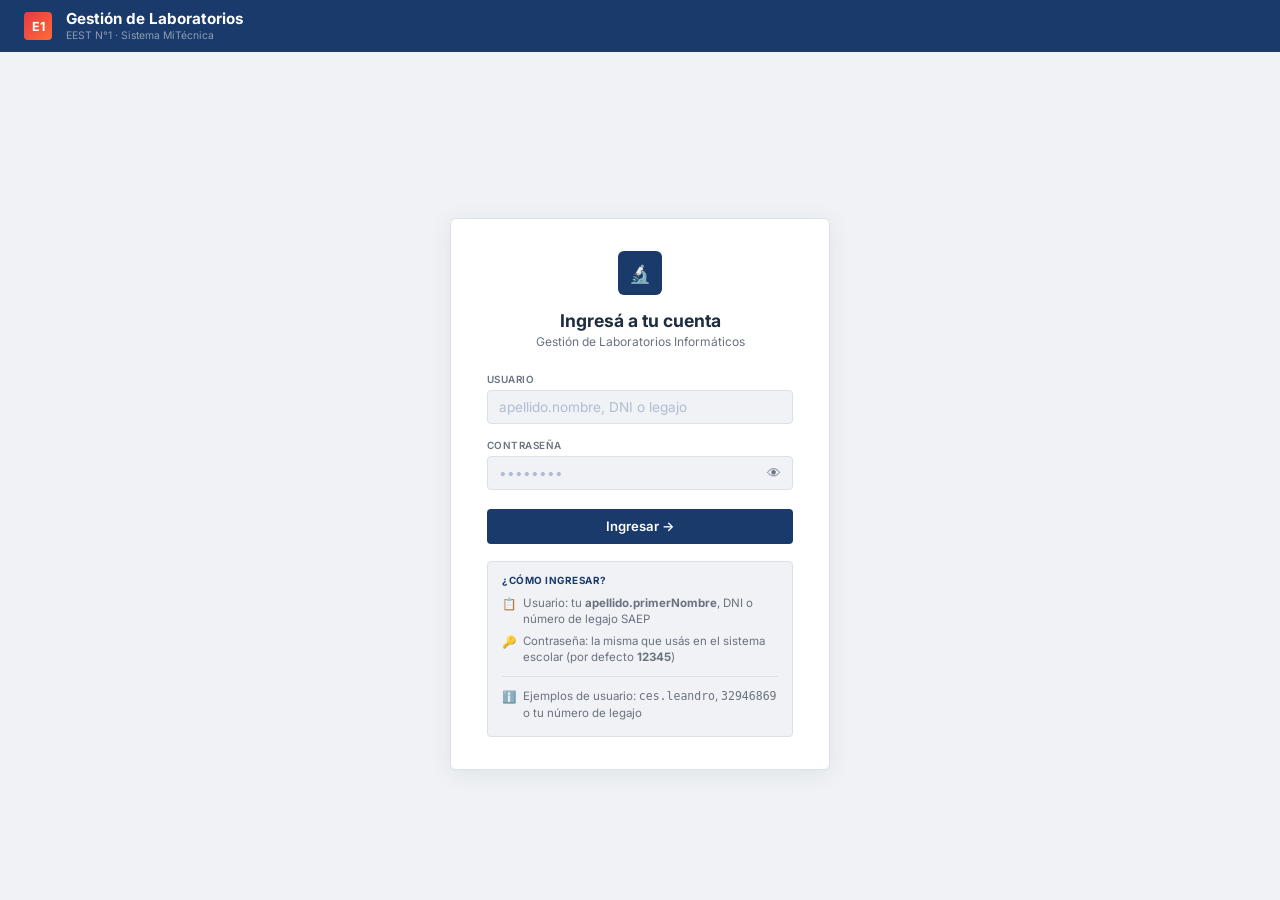
==== index.html @ 9bf1f0e4 "fix form reservas" ====
<!DOCTYPE html>
<html lang="es">

<head>
  <meta charset="UTF-8" />
  <meta name="viewport" content="width=device-width, initial-scale=1.0" />
  <title>Gestión de Laboratorios · EEST N°1</title>
  <!-- Developed by @Julian_Jonexz -->
  <link rel="preconnect" href="https://fonts.googleapis.com">
  <link rel="preconnect" href="https://fonts.gstatic.com" crossorigin>
  <link href="https://fonts.googleapis.com/css2?family=Inter:wght@400;500;600;700&display=swap" rel="stylesheet">
  <link rel="stylesheet" href="css/styles.css" />
  <style>
    /* ── Drag & Drop de reservas ── */
    .at-event[draggable="true"] { cursor: grab; }
    .at-event[draggable="true"]:active { cursor: grabbing; }
    .at-event.dragging { opacity: .45; box-shadow: 0 0 0 2px var(--navy); }
    .drag-hint { font-size: 14px; color: rgba(255,255,255,.6); margin-top: 1px; }
    .at-event[draggable="true"]:hover .drag-hint { color: rgba(255,255,255,.95); }
    .at-libre.drag-over {
      background: var(--navy-faint, #eef2f9) !important;
      border: 2px dashed var(--navy, #1a3a6b) !important;
      transform: scale(1.04);
      transition: transform .1s, border .1s;
    }
  </style>
  <link rel="icon" type="image/webp" href="img/logo.webp">
</head>

<body>

  <a class="skip-link" href="#main-content">Saltar al contenido</a>

  <!-- HEADER -->
  <header class="header" role="banner">
    <div class="header-logo-area">
      <img src="img/logo.webp" alt="Logo EEST N°1"
        onerror="this.outerHTML='<div class=\'header-logo-placeholder\' aria-hidden=\'true\'>E1</div>'" />
    </div>
    <div class="header-info">
      <div class="escuela-nombre">EEST N°1 "Raúl Scalabrini Ortiz"</div>
      <div class="sistema-nombre">Sistema de Gestión de Laboratorios · MiTécnica</div>
    </div>

    <nav class="header-nav" role="navigation" aria-label="Navegación principal">
      <button class="nav-btn active" data-page="calendario" aria-current="page" onclick="irA('calendario')">
        <span class="nav-icon" aria-hidden="true">📅</span> Calendario
      </button>
      <button class="nav-btn" data-page="mis-reservas" aria-current="false" onclick="irA('mis-reservas')">
        <span class="nav-icon" aria-hidden="true">📋</span> Mis reservas
      </button>
      <button class="nav-btn admin-only" data-page="admin" aria-current="false" onclick="irA('admin')"
        style="display:none;position:relative;">
        <span class="nav-icon" aria-hidden="true">⚙️</span> Administración
        <span class="admin-badge" id="admin-badge" role="status" aria-live="polite" style="display:none;"></span>
      </button>
      <button class="nav-btn admin-only" data-page="estadisticas" aria-current="false" onclick="irA('estadisticas')"
        style="display:none;">
        <span class="nav-icon" aria-hidden="true">📊</span> Estadísticas
      </button>
      <button class="nav-btn admin-only" data-page="incidencias" aria-current="false" onclick="irA('incidencias')"
        style="display:none;position:relative;">
        <span class="nav-icon" aria-hidden="true">🔧</span> Incidencias
        <span class="admin-badge" id="incid-badge-nav" role="status" aria-live="polite" style="display:none;"></span>
      </button>
      <button class="nav-btn" data-page="fechas-especiales" aria-current="false" onclick="irA('fechas-especiales')">
        <span class="nav-icon" aria-hidden="true">📅</span> Fechas especiales
      </button>

      <!-- Botón de notificaciones -->
      <button class="notif-btn" id="notif-btn" onclick="togglePanelNotif()" aria-label="Notificaciones"
        aria-haspopup="true">
        <span style="font-size:16px">🔔</span>
        <span class="notif-badge" id="notif-badge" style="display:none">0</span>
      </button>

      <!-- Indicador de sincronización -->
      <span id="sync-indicator"
        style="font-size:.72rem;color:rgba(255,255,255,.6);opacity:0;transition:opacity .5s;white-space:nowrap"></span>

      <div class="session-widget" role="navigation" aria-label="Sesión de usuario">
        <button class="session-trigger" id="session-trigger" onclick="toggleSessionMenu()" aria-haspopup="true"
          aria-expanded="false" aria-controls="session-menu">
          <div class="s-avatar" id="s-avatar" aria-hidden="true">?</div>
          <span class="s-name" id="s-name">Cargando...</span>
          <span class="s-role" id="s-role">docente</span>
          <span class="s-caret" aria-hidden="true">▾</span>
        </button>
        <div class="session-menu" id="session-menu" role="menu" aria-labelledby="session-trigger">
          <div class="sm-header">
            <div class="sm-name" id="sm-name">—</div>
            <div class="sm-role" id="sm-role">—</div>
          </div>
          <button class="sm-item" role="menuitem" onclick="irA('mis-reservas');closeSessionMenu()"><span
              aria-hidden="true">📋</span> Mis reservas</button>
          <div class="sm-sep" role="separator"></div>
          <button class="sm-item danger" role="menuitem" onclick="cerrarSesion()"><span aria-hidden="true">🚪</span>
            Cerrar sesión</button>
        </div>
      </div>
    </nav>

    <button class="hamburger" id="hamburger" onclick="toggleMobileNav()" aria-label="Menú de navegación"
      aria-expanded="false" aria-controls="mobile-nav">
      <span></span><span></span><span></span>
    </button>
  </header>

  <!-- Nav móvil -->
  <nav class="mobile-nav" id="mobile-nav" role="navigation" aria-label="Menú móvil">
    <button class="mobile-nav-btn active" data-page="calendario" aria-current="page" onclick="irA('calendario')"><span
        aria-hidden="true">📅</span> Calendario</button>
    <button class="mobile-nav-btn" data-page="mis-reservas" aria-current="false" onclick="irA('mis-reservas')"><span
        aria-hidden="true">📋</span> Mis reservas</button>
    <button class="mobile-nav-btn admin-only" data-page="admin" aria-current="false" onclick="irA('admin')"
      style="display:none"><span aria-hidden="true">⚙️</span> Administración</button>
    <button class="mobile-nav-btn admin-only" data-page="estadisticas" aria-current="false"
      onclick="irA('estadisticas')" style="display:none"><span aria-hidden="true">📊</span> Estadísticas</button>
    <button class="mobile-nav-btn admin-only" data-page="incidencias" aria-current="false" onclick="irA('incidencias')"
      style="display:none"><span aria-hidden="true">🔧</span> Incidencias</button>
    <button class="mobile-nav-btn" data-page="fechas-especiales" aria-current="false"
      onclick="irA('fechas-especiales')"><span aria-hidden="true">📅</span> Fechas especiales</button>
    <div class="mobile-nav-sep">
      <button class="mobile-nav-btn" onclick="cerrarSesion()"><span aria-hidden="true">🚪</span> Cerrar sesión</button>
    </div>
  </nav>

  <!-- ORIENT BAR -->
  <div class="orient-bar" role="tablist" aria-label="Filtrar por orientación">
    <div class="orient-tab all sel" role="tab" aria-selected="true" tabindex="0" onclick="selOrient(this,'all')"
      onkeydown="if(event.key==='Enter'||event.key===' ')selOrient(this,'all')">
      <svg width="12" height="12" viewBox="0 0 20 20" fill="currentColor" aria-hidden="true">
        <rect x="1" y="1" width="8" height="8" rx="1" />
        <rect x="11" y="1" width="8" height="8" rx="1" />
        <rect x="1" y="11" width="8" height="8" rx="1" />
        <rect x="11" y="11" width="8" height="8" rx="1" />
      </svg>
      Todas
    </div>
    <div class="orient-tab info" role="tab" aria-selected="false" tabindex="0" onclick="selOrient(this,'info')"
      onkeydown="if(event.key==='Enter'||event.key===' ')selOrient(this,'info')">
      <svg width="12" height="12" viewBox="0 0 20 20" fill="currentColor" aria-hidden="true">
        <rect x="1" y="3" width="18" height="12" rx="2" />
        <rect x="5" y="17" width="10" height="2" rx="1" />
      </svg>
      Programación
    </div>
    <div class="orient-tab const" role="tab" aria-selected="false" tabindex="0" onclick="selOrient(this,'const')"
      onkeydown="if(event.key==='Enter'||event.key===' ')selOrient(this,'const')">
      <svg width="12" height="12" viewBox="0 0 20 20" fill="currentColor" aria-hidden="true">
        <path d="M10 2L3 8v10h5v-5h4v5h5V8L10 2z" />
      </svg>
      Construcción
    </div>
    <div class="orient-tab tur" role="tab" aria-selected="false" tabindex="0" onclick="selOrient(this,'tur')"
      onkeydown="if(event.key==='Enter'||event.key===' ')selOrient(this,'tur')">
      <svg width="12" height="12" viewBox="0 0 20 20" fill="currentColor" aria-hidden="true">
        <circle cx="10" cy="10" r="8" fill="none" stroke="currentColor" stroke-width="2" />
        <path d="M10 2v8l5 3" stroke="currentColor" stroke-width="2" stroke-linecap="round" fill="none" />
      </svg>
      Turismo
    </div>
    <div class="orient-tab bas" role="tab" aria-selected="false" tabindex="0" onclick="selOrient(this,'bas')"
      onkeydown="if(event.key==='Enter'||event.key===' ')selOrient(this,'bas')">
      <svg width="12" height="12" viewBox="0 0 20 20" fill="currentColor" aria-hidden="true">
        <rect x="3" y="2" width="11" height="14" rx="1" />
        <rect x="5" y="4" width="14" height="14" rx="1" />
      </svg>
      Básico
    </div>
  </div>

  <!-- APP BODY -->
  <div class="app-body">

    <!-- SIDEBAR -->
    <aside class="sidebar" id="sidebar" aria-label="Panel lateral">
      <button class="toggle-btn" id="toggleBtn" aria-label="Ocultar panel lateral" title="Ocultar panel">
        <svg class="toggle-icon" viewBox="0 0 12 12" fill="none" xmlns="http://www.w3.org/2000/svg">
          <path d="M7.5 2L3.5 6L7.5 10" stroke="currentColor" stroke-width="1.5" stroke-linecap="round"
            stroke-linejoin="round" />
        </svg>
      </button>
      <div class="sidebar-inner">
        <div>
          <button class="labs-toggle-btn" id="labsToggleBtn" aria-expanded="false" aria-label="Expandir/contraer laboratorios">
            <span class="sec-label">Laboratorios</span>
            <svg class="labs-toggle-icon" viewBox="0 0 12 12" fill="none" xmlns="http://www.w3.org/2000/svg">
              <path d="M3 5L6 8L9 5" stroke="currentColor" stroke-width="1.5" stroke-linecap="round" stroke-linejoin="round" />
            </svg>
          </button>
          <div id="sidebar-labs" class="labs-container" role="group" aria-labelledby="labsToggleBtn"></div>
        </div>
        <div>
          <div class="sec-label">Esta semana</div>
          <div class="mini-stats" id="mini-stats" aria-label="Estadísticas de la semana"></div>
        </div>
        <div>
          <div class="sec-label">Acciones</div>
          <button class="cta-btn" onclick="abrirModalReserva()" aria-label="Solicitar nuevo turno de laboratorio">+
            Solicitar turno</button>
        </div>
        <div>
          <div class="sec-label">Pautas del aula</div>
          <div id="pautas-list" aria-label="Pautas del aula"></div>
        </div>
      </div>
    </aside>

    <!-- CONTENIDO PRINCIPAL -->
    <main class="content" id="main-content" tabindex="-1">

      <!-- PÁGINA: CALENDARIO -->
      <div id="page-calendario" class="page active" role="region" aria-label="Calendario diario">
        <div class="cal-header">
          <div class="cal-title" id="cal-title-text" aria-live="polite">Cargando…</div>
          <div class="cal-controls">
            <div class="lab-filter-bar" role="group" aria-label="Filtrar por laboratorio" style="flex-wrap: wrap; gap: 8px;">
              <input type="search" class="search-input" id="search-lab-cal" placeholder="Buscar aula..." style="padding: 0.3rem 0.55rem; font-size: 0.75rem; border: 1px solid var(--border,#dde1e7); border-radius: 4px; max-width: 150px; background: #fff; color: var(--text2,#374151);" oninput="setLabSearch(this.value)">
              <button class="lab-filter-btn active" id="filt-todos" aria-pressed="true"
                onclick="setLabFilter('todos')">Todos</button>
              <span id="lab-filter-btns"></span>
              <div class="turno-filter-bar" id="turno-filter-bar" role="group" aria-label="Filtrar por turno horario">
                <button class="turno-filter-btn active" data-turno="todos" aria-pressed="true"
                  onclick="setTurnoFilter('todos')">🕐 Todos</button>
                <button class="turno-filter-btn" data-turno="Mañana" aria-pressed="false"
                  onclick="setTurnoFilter('Mañana')">🌅 Mañana</button>
                <button class="turno-filter-btn" data-turno="Tarde" aria-pressed="false"
                  onclick="setTurnoFilter('Tarde')">☀️ Tarde</button>
                <button class="turno-filter-btn" data-turno="Vespertino" aria-pressed="false"
                  onclick="setTurnoFilter('Vespertino')">🌆 Vespertino</button>
              </div>
            </div>
            <div class="week-nav" role="group" aria-label="Navegar semanas">
              <button class="week-btn" onclick="navSemana(-1)" aria-label="Semana anterior">‹ Semana ant.</button>
              <button class="week-btn hoy" onclick="irHoy()" aria-label="Ir a hoy">Hoy</button>
              <button class="week-btn" onclick="navSemana(1)" aria-label="Semana siguiente">Semana sig. ›</button>
            </div>
          </div>
        </div>

        <!-- Barra de navegación de días -->
        <div class="day-nav-container">
          <button class="day-nav-arrow" onclick="navDia(-1)" aria-label="Día anterior">‹</button>
          <div class="day-nav-bar" id="day-nav-bar" role="group" aria-label="Seleccionar día"></div>
          <button class="day-nav-arrow" onclick="navDia(1)" aria-label="Día siguiente">›</button>
        </div>

        <div class="cal-wrap">
          <div id="cal-body"></div>
        </div>

        <div class="bottom-cards">
          <div class="info-card" role="region" aria-label="Lista de espera">
            <div class="info-card-title"><span aria-hidden="true">📋</span> Lista de espera</div>
            <div id="espera-lista"></div>
          </div>
          <div class="info-card" role="region" aria-label="Próximos vencimientos">
            <div class="info-card-title"><span aria-hidden="true">⏰</span> Próximos vencimientos</div>
            <div id="venc-lista"></div>
          </div>
        </div>
      </div>

      <!-- PÁGINA: MIS RESERVAS -->
      <div id="page-mis-reservas" class="page" role="region" aria-label="Mis reservas">
        <div class="page-header">
          <div class="page-title-wrap">
            <div class="page-title" id="mis-reservas-title">Mis reservas</div>
            <div class="page-sub" id="mis-reservas-sub"></div>
          </div>
          <button class="cta-btn" style="width:auto;padding:9px 20px;" onclick="abrirModalReserva()"
            aria-label="Crear nueva reserva">+ Nueva solicitud</button>
        </div>
        <div class="stats-strip" id="mis-stats-strip" aria-label="Estadísticas de mis reservas"></div>
        <div id="mis-reservas-list" aria-live="polite"></div>
        <div id="mis-reservas-empty" style="display:none;text-align:center;padding:60px 20px;color:var(--texto-muted);"
          role="status">
          <div style="font-size:48px;margin-bottom:12px;" aria-hidden="true">📭</div>
          <div style="font-weight:800;font-size:16px;color:var(--texto);margin-bottom:6px;">No tenés reservas activas
          </div>
          <div style="font-size:13px;">Hacé clic en "+ Nueva solicitud" para comenzar.</div>
        </div>
      </div>

      <!-- PÁGINA: ADMINISTRACIÓN -->
      <div id="page-admin" class="page" role="region" aria-label="Administración">
        <div class="page-header">
          <div class="page-title-wrap">
            <div class="page-title">Administración</div>
            <div class="page-sub">Panel directivo · EEST N°1</div>
          </div>
          <div style="display:flex;gap:.4rem;flex-wrap:wrap;align-items:center;">
            <button onclick="exportarDB()"
              style="font-family:var(--font);font-size:.72rem;font-weight:600;padding:.35rem .75rem;border-radius:4px;border:1px solid var(--border);background:#fff;color:var(--text2);cursor:pointer;">⬇
              Exportar BD</button>
            <button onclick="importarDB()"
              style="font-family:var(--font);font-size:.72rem;font-weight:600;padding:.35rem .75rem;border-radius:4px;border:1px solid var(--border);background:#fff;color:var(--text2);cursor:pointer;">⬆
              Importar BD</button>
            <button onclick="resetearDB()"
              style="font-family:var(--font);font-size:.72rem;font-weight:600;padding:.35rem .75rem;border-radius:4px;border:1px solid var(--red);background:#fff;color:var(--red);cursor:pointer;">↺
              Resetear</button>
          </div>
        </div>
        <div class="stats-strip" aria-label="Estadísticas generales">
          <div class="stat-card az">
            <div class="stat-card-n" id="s-semana">—</div>
            <div class="stat-card-l">Reservas activas</div>
          </div>
          <div class="stat-card am">
            <div class="stat-card-n" id="s-pendientes">—</div>
            <div class="stat-card-l">Solicitudes pendientes</div>
          </div>
          <div class="stat-card vd">
            <div class="stat-card-n" id="s-docs">—</div>
            <div class="stat-card-l">Docentes activos</div>
          </div>
          <div class="stat-card rj">
            <div class="stat-card-n" id="s-labs">—</div>
            <div class="stat-card-l">Laboratorios</div>
          </div>
        </div>
        <div class="admin-section admin-section-highlight">
          <div class="admin-section-header">
            <div class="admin-section-title"><span aria-hidden="true">⏳</span> Solicitudes pendientes <span
                id="solicitudes-count" class="pending-count-badge" aria-live="polite"></span></div>
          </div>
          <div style="overflow-x:auto;">
            <table class="prof-table" aria-label="Solicitudes pendientes">
              <thead>
                <tr>
                  <th scope="col">Docente</th>
                  <th scope="col">Lab</th>
                  <th scope="col">Día</th>
                  <th scope="col">Módulo</th>
                  <th scope="col">Curso</th>
                  <th scope="col">Orientación</th>
                  <th scope="col">Acciones</th>
                </tr>
              </thead>
              <tbody id="solicitudes-tbody"></tbody>
            </table>
          </div>
        </div>
        <div class="admin-section">
          <div class="admin-section-header">
            <div class="admin-section-title"><span aria-hidden="true">👥</span> Docentes</div>
            <div style="display:flex;gap:10px;align-items:center;">
              <label for="admin-sim-repeat" style="font-size:11px;color:var(--muted);font-weight:600;">Simular
                volumen:</label>
              <select class="search-input" style="width:auto;padding:4px 8px;font-size:11px;" id="admin-sim-repeat"
                onchange="cambiarSimulacionProfs(this.value)">
                <option value="1" selected>Sin repetición (x1)</option>
                <option value="5">Volumen bajo (x5)</option>
                <option value="10">Volumen medio (x10)</option>
                <option value="20">Volumen alto (x20)</option>
                <option value="50">Stress Test (x50)</option>
              </select>
              <button class="cta-btn" style="width:auto;padding:7px 16px;font-size:12px;"
                onclick="abrirModalDocente()">+ Agregar</button>
            </div>
          </div>
          <div class="search-bar"><input class="search-input" type="search" placeholder="Buscar por nombre o materia…"
              id="search-prof" oninput="pagActualProfesores=1; renderProfesores()"></div>
          <div style="overflow-x:auto;">
            <table class="prof-table">
              <thead>
                <tr>
                  <th scope="col">Apellido y nombre</th>
                  <th scope="col">Materia</th>
                  <th scope="col">Orientación</th>
                  <th scope="col">Reservas</th>
                  <th scope="col">Acciones</th>
                </tr>
              </thead>
              <tbody id="prof-tbody"></tbody>
            </table>
          </div>
          <div class="pagination-container" id="prof-pagination">
            <button class="week-btn" onclick="cambiarPaginaProfesores(-1)">Anterior</button>
            <span id="prof-pag-info" style="font-size: 12px; font-weight: 600; color: var(--muted);">Página 1 de
              1</span>
            <button class="week-btn" onclick="cambiarPaginaProfesores(1)">Siguiente</button>
          </div>
        </div>
        <div class="admin-section">
          <div class="admin-section-header">
            <div class="admin-section-title"><span aria-hidden="true">🏫</span> Espacios / Laboratorios</div>
            <button class="cta-btn" style="width:auto;padding:7px 16px;font-size:12px;" onclick="abrirModalLab()">+
              Agregar</button>
          </div>
          <div id="labs-config-list" role="list"></div>
        </div>
        <div class="admin-section">
          <div class="admin-section-header">
            <div class="admin-section-title"><span aria-hidden="true">📅</span> Todas las reservas</div>
            <select class="search-input" style="max-width:200px;padding:7px 10px;font-size:12px;"
              id="admin-filter-orient" onchange="renderAdminReservas()">
              <option value="all">Todas las orientaciones</option>
              <option value="info">Programación</option>
              <option value="const">Construcción</option>
              <option value="tur">Turismo</option>
              <option value="bas">Básico</option>
            </select>
          </div>
          <div style="overflow-x:auto;">
            <table class="prof-table">
              <thead>
                <tr>
                  <th scope="col">Docente</th>
                  <th scope="col">Lab</th>
                  <th scope="col">Día</th>
                  <th scope="col">Módulo</th>
                  <th scope="col">Curso</th>
                  <th scope="col">Orientación</th>
                  <th scope="col">Ciclo</th>
                  <th scope="col">Acciones</th>
                </tr>
              </thead>
              <tbody id="admin-reservas-tbody"></tbody>
            </table>
          </div>
        </div>
        <div class="admin-section">
          <div class="admin-section-header">
            <div class="admin-section-title"><span aria-hidden="true">📌</span> Pautas del aula</div>
            <button class="cta-btn" style="width:auto;padding:7px 16px;font-size:12px;" onclick="abrirModalPauta()">+
              Agregar</button>
          </div>
          <div id="pautas-admin-list" role="list"></div>
        </div>
      </div>

      <!-- PÁGINA: INCIDENCIAS -->
      <div id="page-incidencias" class="page" role="region" aria-label="Incidencias">
        <div class="page-header">
          <div class="page-title-wrap">
            <div class="page-title">Incidencias y mantenimiento</div>
            <div class="page-sub">Gestión de problemas técnicos y bloqueos de laboratorios</div>
          </div>
        </div>
        <div class="admin-section admin-section-highlight">
          <div class="admin-section-header">
            <div class="admin-section-title">
              Incidencias reportadas
              <span class="admin-badge" id="incid-badge"
                style="display:none;margin-left:6px;background:var(--red);color:#fff;border-radius:10px;padding:1px 7px;font-size:.75rem"></span>
            </div>
            <div style="display:flex;gap:8px">
              <select class="form-control" id="incid-filtro-estado" style="font-size:.8rem;padding:4px 8px;min-width:0"
                onchange="renderIncidencias()">
                <option value="activas">Solo activas</option>
                <option value="todas">Todas</option>
                <option value="resueltas">Resueltas</option>
              </select>
              <button class="tbl-btn" onclick="abrirModalIncidencia()" style="white-space:nowrap">+ Reportar</button>
            </div>
          </div>
          <div class="table-wrap">
            <table class="prof-table">
              <thead>
                <tr>
                  <th>Tipo</th>
                  <th>Laboratorio</th>
                  <th>Descripción</th>
                  <th>Reportado por</th>
                  <th>Estado</th>
                  <th>Cambiar estado</th>
                  <th></th>
                </tr>
              </thead>
              <tbody id="incidencias-tbody">
                <tr>
                  <td colspan="7" style="text-align:center;color:var(--muted);padding:16px">Cargando...</td>
                </tr>
              </tbody>
            </table>
          </div>
        </div>
      </div>

      <!-- PÁGINA: FECHAS ESPECIALES -->
      <div id="page-fechas-especiales" class="page" role="region" aria-label="Fechas especiales">
        <div class="page-header">
          <div class="page-title-wrap">
            <div class="page-title">Calendario escolar</div>
            <div class="page-sub">Gestión de fechas especiales y eventos institucionales</div>
          </div>
        </div>
        <div class="admin-section">
          <div class="admin-section-header">
            <div class="admin-section-title">Fechas y eventos programados</div>
            <button class="tbl-btn admin-only" onclick="abrirModalEventoEscolar()">+ Agregar fecha</button>
          </div>
          <div class="table-wrap">
            <table class="prof-table">
              <thead>
                <tr>
                  <th>Tipo</th>
                  <th>Descripción</th>
                  <th>Fecha / Período</th>
                  <th>Laboratorio</th>
                  <th></th>
                </tr>
              </thead>
              <tbody id="cal-escolar-body">
                <tr>
                  <td colspan="5" style="text-align:center;color:var(--muted);padding:16px">Cargando...</td>
                </tr>
              </tbody>
            </table>
          </div>
        </div>
      </div>

      <!-- PÁGINA: Estadísticas -->
      <div id="page-estadisticas" class="page" role="region" aria-label="Estadísticas">
        <div id="estadisticas-contenido"></div>
      </div>

    </main>
  </div>

  <!-- MODALES -->

  <!-- Solicitar turno (con selector de período) -->
  <div class="modal-overlay" id="modal-reserva" role="dialog" aria-modal="true" aria-labelledby="modal-reserva-title">
  <div class="modal">
    <div class="modal-header">
      <h3 id="modal-reserva-title"><span aria-hidden="true">📅</span> Solicitar turno</h3>
      <button class="modal-close" onclick="cerrarModal('modal-reserva')" aria-label="Cerrar modal">✕</button>
    </div>
    <div class="modal-body">
      <div class="modal-info-hint" id="reserva-hint" role="note">
        <span aria-hidden="true">ℹ️</span> Tu solicitud será enviada al directivo para aprobación.
      </div>
      <div class="form-row">
        <div class="form-group">
          <label class="form-label" for="f-lab">Laboratorio</label>
          <select class="form-control" id="f-lab" required></select>
        </div>
        <div class="form-group">
          <label class="form-label" for="f-dia">Día</label>
          <select class="form-control" id="f-dia" required></select>
        </div>
      </div>
      <div class="form-row">
        <div class="form-group">
          <label class="form-label" for="f-modulo">Módulo de inicio</label>
          <select class="form-control" id="f-modulo" required></select>
        </div>
        <div class="form-group">
          <label class="form-label" for="f-periodo">⏱ Duración / Período</label>
          <select class="form-control" id="f-periodo">
            <option value="1">1 hora (módulo individual)</option>
            <option value="2">2 horas consecutivas</option>
            <option value="4">4 horas consecutivas</option>
            <option value="turno_Mañana">🌅 Turno completo Mañana</option>
            <option value="turno_Tarde">☀️ Turno completo Tarde</option>
            <option value="turno_Vespertino">🌆 Turno completo Vespertino</option>
          </select>
        </div>
      </div>
      
      <!-- FILA DE CUPOF (vincula profe ↔ materia ↔ curso desde la BDD) -->
      <div class="form-group" id="f-cupof-wrap">
        <label class="form-label" for="f-cupof">📚 Materia / Curso <small style="color:var(--muted);font-weight:400;">(desde tu carga horaria)</small></label>
        <select class="form-control" id="f-cupof" required>
          <option value="">— Seleccioná materia y curso —</option>
        </select>
        <div id="f-cupof-hint" style="font-size:11px;color:var(--muted);margin-top:4px;display:none;">
          ℹ️ No se encontraron materias vinculadas. Podés ingresar el curso y materia manualmente.
        </div>
      </div>

      <!-- FILA DE CURSO, GRUPO Y MATERIA (se completan auto desde cupof; editables como fallback) -->
      <div class="form-row" id="f-curso-materia-row">
        <div class="form-group">
          <label class="form-label" for="f-curso">Curso</label>
          <select class="form-control" id="f-curso" disabled>
            <option value="">Seleccionar curso…</option>
          </select>
        </div>
        
        <div class="form-group">
          <label class="form-label" for="reserva-grupo">Grupo</label>
          <select class="form-control" id="reserva-grupo" name="grupoId" disabled>
            <option value="">-- Sin grupo --</option>
          </select>
        </div>
        
        <div class="form-group">
          <label class="form-label" for="f-materia">Materia / Tema</label>
          <input type="text" class="form-control" id="f-materia" list="materias-list" placeholder="Ej: Programación" disabled readonly>
          <datalist id="materias-list"></datalist>
        </div>
      </div>

      <div class="form-row">
        <div class="form-group">
          <label class="form-label">Orientación (podés elegir varias)</label>
          <div class="orient-check-group" id="f-orient-group">
            <label><input type="checkbox" value="info"> 💻 Prog</label>
            <label><input type="checkbox" value="const"> 🏗️ Const</label>
            <label><input type="checkbox" value="tur"> 🌐 Tur</label>
            <label><input type="checkbox" value="bas"> 📚 Bas</label>
          </div>
        </div>
      </div>
      <!-- Selector de docente — solo visible para directivos -->
      <div class="form-group" id="f-profe-wrap" style="display:none;">
        <label class="form-label" for="f-profe">👤 Asignar docente</label>
        <select class="form-control" id="f-profe"></select>
      </div>
      <div class="form-group">
        <label class="form-label" for="f-secuencia">Secuencia didáctica</label>
        <textarea class="form-control" id="f-secuencia" rows="3" placeholder="¿Qué harán en el laboratorio?" required></textarea>
      </div>
      <div class="conflict-warning" id="conflict-warning" role="alert">
        ⚠️ Ese horario ya está ocupado o tiene una solicitud pendiente.
      </div>

      <!-- RESERVA ANUAL — solo visible para directivos (app.js controla display) -->
      <div id="f-anual-wrap" class="admin-only" style="display:none;margin-top:10px;padding:10px 14px;background:var(--navy-faint,#eef2f9);border-radius:6px;border:1px solid #c7d4ee;">
        <label style="display:flex;align-items:center;gap:10px;cursor:pointer;font-size:13px;font-weight:600;color:var(--navy,#1a3a6b);">
          <input type="checkbox" id="f-anual" style="width:15px;height:15px;cursor:pointer;accent-color:var(--navy,#1a3a6b);">
          📆 Asignar para todo el año lectivo
        </label>
        <div style="font-size:11px;color:var(--muted,#6b7280);margin-top:4px;padding-left:25px;">
          Se generarán entradas semana a semana para el resto del ciclo lectivo (~40 semanas).
        </div>
      </div>

    </div>
    <div class="modal-footer">
      <button class="btn-cancel" onclick="cerrarModal('modal-reserva')">Cancelar</button>
      <button class="btn-ok" onclick="guardarReserva()">Enviar solicitud</button>
    </div>
  </div>
</div>

  <!-- Ver detalle -->
  <div class="modal-overlay" id="modal-detalle" role="dialog" aria-modal="true" aria-labelledby="modal-detalle-title">
    <div class="modal modal-sm">
      <div class="modal-header">
        <h3 id="modal-detalle-title"><span aria-hidden="true">📋</span> Detalle del turno</h3>
        <button class="modal-close" onclick="cerrarModal('modal-detalle')" aria-label="Cerrar detalle">✕</button>
      </div>
      <div class="modal-body" id="modal-detalle-body"></div>
      <div class="modal-footer" id="modal-detalle-footer"></div>
    </div>
  </div>

  <!-- Editar recreo -->
  <div class="modal-overlay" id="modal-recreo" role="dialog" aria-modal="true" aria-labelledby="modal-recreo-title">
    <div class="modal modal-sm">
      <div class="modal-header">
        <h3 id="modal-recreo-title">☕ Recreo</h3>
        <button class="modal-close" onclick="cerrarModal('modal-recreo')" aria-label="Cerrar">✕</button>
      </div>
      <div class="modal-body">
        <input type="hidden" id="recreo-modulo-id" value="">
        <div class="form-group">
          <label class="form-label" for="recreo-evento">Nombre del evento</label>
          <input class="form-control" id="recreo-evento" type="text" placeholder="Ej: Recreo de mañana" required>
        </div>
        <div class="form-group">
          <label class="form-label" for="recreo-notas">Notas (lugar, duración, etc.)</label>
          <input class="form-control" id="recreo-notas" type="text" placeholder="Ej: 30 min · patio">
        </div>
      </div>
      <div class="modal-footer">
        <button class="btn-cancel" onclick="cerrarModal('modal-recreo')">Cancelar</button>
        <button class="btn-ok" onclick="guardarRecreo()">Guardar</button>
      </div>
    </div>
  </div>

  <!-- Editar reserva existente -->
  <div class="modal-overlay" id="modal-editar-reserva" role="dialog" aria-modal="true"
    aria-labelledby="modal-editar-reserva-title">
    <div class="modal modal-sm">
      <div class="modal-header">
        <h3 id="modal-editar-reserva-title"><span aria-hidden="true">✎</span> Editar reserva</h3>
        <button class="modal-close" onclick="cerrarModal('modal-editar-reserva')" aria-label="Cerrar">✕</button>
      </div>
      <div class="modal-body">
        <input type="hidden" id="edit-reserva-id" value="">
        <div class="modal-info-hint" id="edit-info-contexto" role="note" style="margin-bottom:.9rem;"></div>
        <div class="form-group">
          <label class="form-label" for="edit-curso">Curso</label>
          <input class="form-control" id="edit-curso" type="text" placeholder="Ej: 4°B" required>
        </div>
        <div class="form-group">
          <label class="form-label" for="edit-secuencia">Secuencia didáctica</label>
          <input class="form-control" id="edit-secuencia" type="text" placeholder="Tema de la clase" required>
        </div>
        <div class="form-group">
          <label class="form-label">Orientación</label>
          <div class="orient-check-group" id="edit-orient-group">
            <label><input type="checkbox" value="info"> 💻 Info</label>
            <label><input type="checkbox" value="const"> 🏗️ Const</label>
            <label><input type="checkbox" value="tur"> 🌐 Tur</label>
            <label><input type="checkbox" value="bas"> 📚 Bas</label>
          </div>
        </div>
        <!-- Selector de docente — solo visible para directivos en edición -->
        <div class="form-group" id="edit-profe-wrap" style="display:none;">
          <label class="form-label" for="edit-profe">👤 Docente asignado</label>
          <select class="form-control" id="edit-profe"></select>
        </div>
        <div class="form-group" id="edit-scope-wrap" style="display:none;">
          <label class="form-label" for="edit-scope">¿Qué reservas modificar?</label>
          <select class="form-control" id="edit-scope">
            <option value="puntual">Solo esta reserva (semana actual)</option>
            <option value="siguientes" id="opt-siguientes">Esta y todas las siguientes</option>
            <option value="anual" id="opt-anual" style="display:none;">Anual (todo el año lectivo)</option>
          </select>
        </div>
      </div>
      <div class="modal-footer">
        <button class="btn-cancel" onclick="cerrarModal('modal-editar-reserva')">Cancelar</button>
        <button class="btn-ok" onclick="guardarEdicionReserva()">Guardar cambios</button>
      </div>
    </div>
  </div>

  <!-- Reasignar aula -->
  <div class="modal-overlay" id="modal-reasignar" role="dialog" aria-modal="true"
    aria-labelledby="modal-reasignar-title">
    <div class="modal modal-sm">
      <div class="modal-header">
        <h3 id="modal-reasignar-title"><span aria-hidden="true">🔀</span> Reasignar aula</h3>
        <button class="modal-close" onclick="cerrarModal('modal-reasignar')" aria-label="Cerrar">✕</button>
      </div>
      <div class="modal-body">
        <input type="hidden" id="reasignar-reserva-id" value="">
        <div class="modal-info-hint" id="reasignar-info" role="note" style="margin-bottom:.9rem;"></div>
        <div class="form-group">
          <label class="form-label" for="reasignar-lab">Nuevo laboratorio</label>
          <select class="form-control" id="reasignar-lab"></select>
        </div>
        <div class="form-group">
          <label class="form-label" for="reasignar-scope">¿Qué horas reasignar?</label>
          <select class="form-control" id="reasignar-scope">
            <option value="una">Solo esta hora</option>
            <option value="dia">Todas las horas de este curso en el día</option>
            <option value="anual" id="reasignar-opt-anual" style="display:none;">Toda la serie anual</option>
          </select>
        </div>
        <div id="reasignar-conflictos" style="display:none;margin-top:8px;padding:10px 12px;border-radius:8px;background:#fff3cd;color:#856404;font-size:12px;"></div>
      </div>
      <div class="modal-footer">
        <button class="btn-cancel" onclick="cerrarModal('modal-reasignar')">Cancelar</button>
        <button class="btn-ok" id="reasignar-btn-ok" onclick="ejecutarReasignacion()">🔀 Reasignar</button>
      </div>
    </div>
  </div>

  <!-- Agregar/editar docente -->
  <div class="modal-overlay" id="modal-docente" role="dialog" aria-modal="true" aria-labelledby="modal-docente-title">
    <div class="modal modal-sm">
      <div class="modal-header">
        <h3 id="modal-docente-title"><span aria-hidden="true">👤</span> Agregar docente</h3>
        <button class="modal-close" onclick="cerrarModal('modal-docente')" aria-label="Cerrar">✕</button>
      </div>
      <div class="modal-body">
        <div class="form-row">
          <div class="form-group"><label class="form-label" for="doc-apellido">Apellido</label><input
              class="form-control" id="doc-apellido" type="text" placeholder="Ej: González" required></div>
          <div class="form-group"><label class="form-label" for="doc-nombre">Nombre</label><input class="form-control"
              id="doc-nombre" type="text" placeholder="Ej: María" required></div>
        </div>
        <div class="form-row">
          <div class="form-group"><label class="form-label" for="doc-materia">Materia</label><input class="form-control"
              id="doc-materia" type="text" placeholder="Ej: Programación" required></div>
          <div class="form-group">
            <label class="form-label">Orientación</label>
            <div class="orient-check-group" id="doc-orient-group">
              <label><input type="checkbox" value="info"> Info</label>
              <label><input type="checkbox" value="const"> Const</label>
              <label><input type="checkbox" value="tur"> Tur</label>
              <label><input type="checkbox" value="bas"> Bas</label>
            </div>
          </div>
        </div>
      </div>
      <div class="modal-footer">
        <button class="btn-cancel" onclick="cerrarModal('modal-docente')">Cancelar</button>
        <button class="btn-ok" onclick="guardarDocente()">Guardar</button>
      </div>
    </div>
  </div>

<!-- Agregar/editar espacio -->
<div class="modal-overlay" id="modal-lab" role="dialog" aria-modal="true" aria-labelledby="modal-lab-title">
  <div class="modal modal-sm">
    <div class="modal-header">
      <h3 id="modal-lab-title"><span aria-hidden="true">🏫</span> Agregar espacio</h3>
      <button class="modal-close" onclick="cerrarModal('modal-lab')" aria-label="Cerrar">✕</button>
    </div>
    <div class="modal-body">
      <div class="form-group">
        <label class="form-label" for="lab-nombre">Nombre del espacio</label>
        <input class="form-control" id="lab-nombre" type="text" placeholder="Ej: Lab. Informático C" required>
      </div>
      <div class="form-row">
        <div class="form-group">
          <label class="form-label" for="lab-capacidad">Capacidad</label>
          <input class="form-control" id="lab-capacidad" type="number" min="1" placeholder="Ej: 20">
        </div>
        <div class="form-group">
          <label class="form-label" for="lab-estado">Estado</label>
          <select class="form-control" id="lab-estado">
            <option value="libre">Disponible</option>
            <option value="ocupado">En mantenimiento</option>
          </select>
        </div>
      </div>
      <div class="form-group">
        <label class="form-label" for="lab-notas">Equipamiento / notas</label>
        <input class="form-control" id="lab-notas" type="text" placeholder="Ej: Windows 11, Packet Tracer">
      </div>
      
      <!-- AGREGADO: Grupos simultáneos por slot -->
      <div class="form-group">
        <label class="form-label" for="lab-max-grupos">Grupos simultáneos por slot</label>
        <div style="display: flex; align-items: center;">
          <input class="form-control" type="number" id="lab-max-grupos" min="1" max="10" value="1" style="width:80px;" />
          <small style="color:var(--muted); font-size:11px; margin-left:8px;">
            1 = exclusivo · 2+ = compartido
          </small>
        </div>
      </div>

    </div>
    <div class="modal-footer">
      <button class="btn-cancel" onclick="cerrarModal('modal-lab')">Cancelar</button>
      <button class="btn-ok" onclick="guardarLab()">Guardar</button>
    </div>
  </div>
</div>

  <!-- Lista de espera -->
  <div class="modal-overlay" id="modal-espera" role="dialog" aria-modal="true" aria-labelledby="modal-espera-title">
    <div class="modal modal-sm">
      <div class="modal-header">
        <h3 id="modal-espera-title"><span aria-hidden="true">📋</span> Anotarme en espera</h3>
        <button class="modal-close" onclick="cerrarModal('modal-espera')" aria-label="Cerrar">✕</button>
      </div>
      <div class="modal-body">
        <p style="font-size:13px;color:var(--texto-muted);margin-bottom:16px;">Te avisaremos cuando el turno quede
          disponible.</p>
        <div class="form-row">
          <div class="form-group"><label class="form-label" for="espera-lab">Laboratorio</label><select
              class="form-control" id="espera-lab" required></select></div>
          <div class="form-group"><label class="form-label" for="espera-dia">Día</label><select class="form-control"
              id="espera-dia" required></select></div>
        </div>
        <div class="form-group"><label class="form-label" for="espera-modulo">Módulo horario</label><select
            class="form-control" id="espera-modulo" required></select></div>
      </div>
      <div class="modal-footer">
        <button class="btn-cancel" onclick="cerrarModal('modal-espera')">Cancelar</button>
        <button class="btn-ok" onclick="guardarEspera()">Anotarme</button>
      </div>
    </div>
  </div>

  <!-- Pauta -->
  <div class="modal-overlay" id="modal-pauta" role="dialog" aria-modal="true" aria-labelledby="modal-pauta-title">
    <div class="modal modal-sm">
      <div class="modal-header">
        <h3 id="modal-pauta-title"><span aria-hidden="true">📌</span> Agregar pauta</h3>
        <button class="modal-close" onclick="cerrarModal('modal-pauta')" aria-label="Cerrar">✕</button>
      </div>
      <div class="modal-body">
        <div class="form-group"><label class="form-label" for="pauta-texto">Texto de la pauta</label><textarea
            class="form-control" id="pauta-texto" rows="2" placeholder="Ej: Apagar equipos al finalizar"
            required></textarea></div>
      </div>
      <div class="modal-footer">
        <button class="btn-cancel" onclick="cerrarModal('modal-pauta')">Cancelar</button>
        <button class="btn-ok" onclick="guardarPauta()">Guardar</button>
      </div>
    </div>
  </div>

  <!-- Confirmar -->
  <div class="modal-overlay" id="modal-confirm" role="dialog" aria-modal="true" aria-labelledby="modal-confirm-title">
    <div class="modal modal-sm">
      <div class="modal-header">
        <h3 id="modal-confirm-title">Confirmar acción</h3>
        <button class="modal-close" onclick="cerrarModal('modal-confirm')" aria-label="Cancelar">✕</button>
      </div>
      <div class="modal-body">
        <div id="confirm-body"></div>
      </div>
      <div class="modal-footer">
        <button class="btn-cancel" onclick="cerrarModal('modal-confirm')">Cancelar</button>
        <button class="btn-ok" id="confirm-extra-btn" style="display:none;"></button>
        <button class="btn-ok" id="confirm-ok-btn">Confirmar</button>
      </div>
    </div>



  </div>



  <!-- PANEL DE NOTIFICACIONES -->
  <div id="notif-panel" class="notif-panel" role="dialog" aria-label="Notificaciones">
    <div class="notif-panel-header">
      <span style="font-weight:600;font-size:.95rem">Notificaciones</span>
      <div style="display:flex;gap:8px;align-items:center">
        <button class="notif-limpiar-btn" onclick="limpiarNotificaciones()">✕ Limpiar</button>
        <button onclick="cerrarPanelNotif()"
          style="background:none;border:none;cursor:pointer;color:var(--texto-muted);font-size:1.2rem;line-height:1">✕</button>
      </div>
    </div>
    <div id="notif-list" class="notif-list"></div>
  </div>
  <div id="notif-overlay" class="notif-overlay" onclick="cerrarPanelNotif()"></div>


  <!-- Modal: Reportar Incidencia (pre-definido para evitar bugs de posición) -->
  <div class="modal-overlay" id="modal-incidencia" role="dialog" aria-modal="true" aria-labelledby="modal-incid-title">
    <div class="modal" style="max-width:480px">
      <div class="modal-header" style="border-bottom:2px solid var(--red)">
        <h3 id="modal-incid-title" style="color:var(--red)">⚠️ Reportar incidencia</h3>
        <button class="modal-close" onclick="cerrarModal('modal-incidencia')" aria-label="Cerrar">✕</button>
      </div>
      <div class="modal-body">
        <div class="form-group">
          <label class="form-label">Laboratorio</label>
          <select class="form-control" id="incid-lab"></select>
        </div>
        <div class="form-group">
          <label class="form-label">Tipo de problema</label>
          <select class="form-control" id="incid-tipo"></select>
        </div>
        <div class="form-group">
          <label class="form-label">Descripción detallada</label>
          <textarea class="form-control" id="incid-desc" rows="3"
            placeholder="Describí el problema: equipos afectados, síntomas, etc."></textarea>
        </div>
        <div class="form-group" id="incid-bloquear-wrap">
          <label style="display:flex;align-items:center;gap:8px;cursor:pointer;font-size:.85rem">
            <input type="checkbox" id="incid-bloquear" style="width:16px;height:16px" />
            Marcar el laboratorio como NO DISPONIBLE hasta resolver la incidencia
          </label>
        </div>
      </div>
      <div class="modal-footer">
        <button class="btn-cancel" onclick="cerrarModal('modal-incidencia')">Cancelar</button>
        <button class="btn-ok" style="background:var(--red);border-color:var(--red)"
          onclick="guardarIncidencia()">Reportar incidencia</button>
      </div>
    </div>
  </div>

  <!-- Modal: Agregar Evento Escolar (pre-definido para evitar bugs de posición) -->
  <div class="modal-overlay" id="modal-evento-escolar" role="dialog" aria-modal="true"
    aria-labelledby="modal-evento-title">
    <div class="modal">
      <div class="modal-header">
        <h3 id="modal-evento-title">📌 Agregar fecha especial</h3>
        <button class="modal-close" onclick="cerrarModal('modal-evento-escolar')" aria-label="Cerrar">✕</button>
      </div>
      <div class="modal-body">
        <div class="form-group">
          <label class="form-label">Tipo de evento</label>
          <select class="form-control" id="ev-tipo" onchange="toggleFechaEvento()">
            <option value="feriado">Feriado</option>
            <option value="examen">Semana de examen</option>
            <option value="receso">Receso escolar</option>
            <option value="acto">Acto escolar</option>
            <option value="mantenimiento">Mantenimiento lab</option>
          </select>
        </div>
        <div class="form-group">
          <label class="form-label">Título / descripción</label>
          <input class="form-control" id="ev-titulo" type="text" placeholder="Ej: Feriado nacional 25 de mayo" />
        </div>
        <div class="form-group" id="ev-fecha-simple">
          <label class="form-label">Fecha</label>
          <input class="form-control" id="ev-fecha" type="date" />
        </div>
        <div class="form-group" id="ev-fecha-rango" style="display:none">
          <label class="form-label">Fecha de inicio</label>
          <input class="form-control" id="ev-fecha-ini" type="date" />
          <label class="form-label" style="margin-top:.5rem">Fecha de fin</label>
          <input class="form-control" id="ev-fecha-fin" type="date" />
        </div>
        <div class="form-group">
          <label class="form-label">Laboratorio afectado (opcional)</label>
          <select class="form-control" id="ev-lab">
            <option value="">Todos los laboratorios</option>
          </select>
        </div>
      </div>
      <div class="modal-footer">
        <button class="btn-cancel" onclick="cerrarModal('modal-evento-escolar')">Cancelar</button>
        <button class="btn-ok" onclick="guardarEventoEscolar()">Guardar</button>
      </div>
    </div>
  </div>

  <div id="toast-container" role="region" aria-label="Notificaciones" aria-live="polite"></div>

  <!--
  Módulos de JavaScript — cargar EN ESTE ORDEN (cada uno depende del anterior)
  ┌─────────────────────────────────────────────────────────────────┐
  │  config.js      → constantes y estado global                    │
  │  db.js          → base de datos SQL via api.php (SQLite)        │
  │  helpers.js     → utilidades puras (fechas, lookups, roles)     │
  │  ui.js          → toast, modales, UIHelper                      │
  │  nav.js         → navegación entre páginas y filtros            │
  │  calendario.js  → renderizado del calendario semanal            │
  │  reservas.js    → modal de reserva + aprobación de solicitudes  │
  │  espera.js      → lista de espera                               │
  │  misReservas.js → vista "Mis reservas"                          │
  │  admin.js       → panel de administración + CRUD                │
  │  init.js        → arranque (sesión, eventos, carga de datos)    │
  └─────────────────────────────────────────────────────────────────┘
-->
  <script src="js/config.js"></script>
  <script src="js/db.js"></script>
  <script src="js/helpers.js"></script>
  <script src="js/ui.js"></script>
  <script src="js/nav.js"></script>
  <script src="js/calendario.js"></script>
  <script src="js/reservas.js"></script>
  <script src="js/espera.js"></script>
  <script src="js/misReservas.js"></script>
  <script src="js/admin.js"></script>
  <script src="js/notificaciones.js"></script>
  <script src="js/estadisticas.js"></script>
  <script src="js/conflictos.js"></script>
  <script src="js/calendario_escolar.js"></script>
  <script src="js/incidencias.js"></script>
  <script src="js/init.js"></script>
  <script src="js/db-override.js"></script>
</body>

</html>
---- css/styles.css ----
/* ============================================================
   EEST N°1 · Sistema de Laboratorios v2.0
   Estética adaptada a SAEP
   ============================================================ */

@import url('https://fonts.googleapis.com/css2?family=Inter:wght@400;500;600;700&display=swap');


/* ============================================================
   1. VARIABLES GLOBALES (Design Tokens)
   ============================================================ */

:root {

  /* --- Paleta principal: azul marino --- */
  --navy:        #1a3a6b;   /* Primario fuerte */
  --navy-dark:   #122c54;   /* Hover / estado activo */
  --navy-light:  #2a4f8f;   /* Variante intermedia */
  --navy-faint:  #eef2f9;   /* Fondo sutil / hover de cards */

  /* Alias en español (compatibilidad) */
  --azul:       var(--navy);
  --azul-dark:  var(--navy-dark);
  --azul-mid:   var(--navy-light);
  --azul-light: var(--navy-faint);
  --azul-xlight: #f4f7fd;

  /* --- Colores semánticos --- */
  --red:    #e63946;
  --green:  #16a34a;
  --amber:  #d97706;
  --blue:   #2563eb;

  /* Alias en español */
  --rojo:    var(--red);
  --verde:   var(--green);
  --amarillo: var(--amber);
  --naranja:  var(--amber);

  /* Fondos semitransparentes (para badges y alertas) */
  --red-dim:    rgba(230, 57, 70, .1);
  --green-dim:  rgba(22, 163, 74, .1);
  --amber-dim:  rgba(217, 119, 6, .1);
  --blue-dim:   rgba(37, 99, 235, .1);

  --rojo-light:    var(--red-dim);
  --verde-light:   var(--green-dim);
  --amarillo-light: var(--amber-dim);
  --naranja-light:  var(--amber-dim);

  /* --- Fondos y superficies --- */
  --bg:         #f0f2f5;   /* Fondo general de la app */
  --white:      #ffffff;
  --gris-card:  #fafbfc;   /* Fondo de cards y paneles */
  --border:     #dde1e7;   /* Bordes y separadores */

  /* Alias en español */
  --gris-bg:    var(--bg);
  --blanco:     var(--white);
  --gris-borde: var(--border);
  --fondo:      var(--gris-card);
  --superficie: var(--white);

  /* --- Tipografía / Colores de texto --- */
  --text:   #1e2d40;   /* Texto principal */
  --text2:  #374151;   /* Texto secundario */
  --muted:  #6b7280;   /* Texto deshabilitado / etiquetas */

  /* Alias en español */
  --texto:       var(--text);
  --texto-muted: var(--muted);

  /* --- Tipografía y radios --- */
  --font:       'Inter', sans-serif;
  --radius-sm:  4px;
  --radius:     4px;
  --radius-lg:  6px;
  --radius-xl:  6px;

  /* --- Sombras --- */
  --sombra-xs: 0 1px 3px rgba(26, 58, 107, .06);
  --sombra:    0 2px 8px rgba(26, 58, 107, .08);
  --sombra-md: 0 4px 16px rgba(26, 58, 107, .1);
  --sombra-lg: 0 8px 32px rgba(26, 58, 107, .14);

  /* --- Dimensiones de layout --- */
  --header-h:      48px;
  --orient-bar-h:  40px;

  /* --- Colores por orientación --- */
  --o-prog: #2563eb;  /* Informática */
  --o-mmo:  #e63946;  /* Construcciones */
  --o-tur:  #16a34a;  /* Turismo */
  --o-cb:   #d97706;  /* Básico */
}


/* ============================================================
   2. RESET Y BASE
   ============================================================ */

*, *::before, *::after {
  box-sizing: border-box;
  margin: 0;
  padding: 0;
}

html {
  scroll-behavior: smooth;
}

body {
  font-family: var(--font);
  font-size: 14px;
  background: var(--bg);
  color: var(--text);
  min-height: 100vh;
}

button, input, select, textarea {
  font-family: var(--font);
}

button { cursor: pointer; }
a { text-decoration: none; }


/* ============================================================
   3. ACCESIBILIDAD
   ============================================================ */

/* Saltar al contenido principal (para lectores de pantalla y teclado) */
.skip-link {
  position: absolute;
  top: -40px;
  left: 8px;
  z-index: 9999;
  padding: 8px 16px;
  background: var(--navy);
  color: #fff;
  font-size: 13px;
  font-weight: 600;
  border-radius: var(--radius-sm);
  text-decoration: none;
  transition: top .15s;
}
.skip-link:focus { top: 8px; }

/* Texto solo visible para lectores de pantalla */
.sr-only {
  position: absolute;
  width: 1px;
  height: 1px;
  padding: 0;
  margin: -1px;
  overflow: hidden;
  clip: rect(0, 0, 0, 0);
  white-space: nowrap;
  border: 0;
}

/* Foco visible para navegación con teclado */
*:focus-visible {
  outline: 2px solid var(--navy);
  outline-offset: 2px;
  border-radius: 3px;
}


/* ============================================================
   4. HEADER
   ============================================================ */

.header {
  position: sticky;
  top: 0;
  z-index: 200;
  display: flex;
  align-items: center;
  height: var(--header-h);
  padding: 0 1.25rem;
  background: var(--navy);
  box-shadow: 0 1px 0 rgba(0, 0, 0, .15);
}

/* Logo */
.header-logo-area {
  display: flex;
  align-items: center;
  justify-content: center;
  align-self: stretch;
  margin-right: .85rem;
}
.header-logo-area img {
  height: 32px;
  width: auto;
  object-fit: contain;
}

.header-logo-placeholder {
  width: 28px;
  height: 28px;
  display: flex;
  align-items: center;
  justify-content: center;
  flex-shrink: 0;
  background: linear-gradient(135deg, #e63946, #ff6b35);
  color: #fff;
  font-size: .78rem;
  font-weight: 700;
  border-radius: var(--radius-sm);
}

/* Nombre de la institución */
.header-info { flex: 1; min-width: 0; }

.escuela-nombre {
  color: #fff;
  font-size: .95rem;
  font-weight: 700;
  line-height: 1.2;
  white-space: nowrap;
  overflow: hidden;
  text-overflow: ellipsis;
}

.sistema-nombre {
  color: rgba(255, 255, 255, .5);
  font-size: .65rem;
}

.version-chip {
  display: inline;
  vertical-align: middle;
  margin-left: 4px;
  padding: 1px 4px;
  background: rgba(255, 255, 255, .18);
  color: rgba(255, 255, 255, .9);
  font-size: .6rem;
  font-weight: 700;
  letter-spacing: .08em;
  border-radius: 3px;
}

/* Navegación del header */
.header-nav {
  display: flex;
  align-items: center;
  gap: .25rem;
  padding: 0 .5rem;
}

.nav-btn {
  display: flex;
  align-items: center;
  gap: .3rem;
  padding: .3rem .7rem;
  background: transparent;
  border: none;
  border-radius: var(--radius-sm);
  color: rgba(255, 255, 255, .75);
  font-size: .78rem;
  font-weight: 500;
  white-space: nowrap;
  transition: all .12s;
}
.nav-btn:hover  { background: rgba(255, 255, 255, .12); color: #fff; }
.nav-btn.active { background: rgba(255, 255, 255, .18); color: #fff; }
.nav-icon { font-size: 13px; }


/* ============================================================
   5. WIDGET DE SESIÓN (avatar + menú desplegable)
   ============================================================ */

.session-widget {
  position: relative;
  margin-left: .5rem;
}

.session-trigger {
  display: flex;
  align-items: center;
  gap: .45rem;
  padding: .25rem .75rem .25rem .3rem;
  background: rgba(255, 255, 255, .1);
  border: 1px solid rgba(255, 255, 255, .18);
  border-radius: 30px;
  cursor: pointer;
  font-family: var(--font);
  transition: background .12s;
}
.session-trigger:hover { background: rgba(255, 255, 255, .18); }

.s-avatar {
  width: 26px;
  height: 26px;
  display: flex;
  align-items: center;
  justify-content: center;
  flex-shrink: 0;
  background: rgba(255, 255, 255, .2);
  color: #fff;
  font-size: .68rem;
  font-weight: 700;
  border-radius: 50%;
}

.s-name {
  color: #fff;
  font-size: .78rem;
  font-weight: 500;
  max-width: 100px;
  overflow: hidden;
  text-overflow: ellipsis;
  white-space: nowrap;
}

.s-role {
  padding: 1px 4px;
  background: rgba(255, 255, 255, .18);
  color: rgba(255, 255, 255, .85);
  font-size: .6rem;
  font-weight: 700;
  text-transform: uppercase;
  letter-spacing: .06em;
  border-radius: 3px;
}
.s-role.admin { background: #7c3aed; color: #fff; }
.s-caret { color: rgba(255, 255, 255, .5); font-size: 10px; }

/* Menú desplegable de sesión */
.session-menu {
  display: none;
  position: absolute;
  top: calc(100% + 6px);
  right: 0;
  z-index: 400;
  min-width: 200px;
  background: var(--white);
  border: 1px solid var(--border);
  border-radius: var(--radius-lg);
  box-shadow: var(--sombra-lg);
  overflow: hidden;
}
.session-menu.open {
  display: block;
  animation: menuFade .15s ease;
}
@keyframes menuFade {
  from { opacity: 0; transform: translateY(-4px); }
  to   { opacity: 1; transform: none; }
}

.sm-header {
  padding: 12px 14px;
  background: var(--navy-faint);
  border-bottom: 1px solid var(--border);
}
.sm-name { font-weight: 600; font-size: .85rem; color: var(--navy); }
.sm-role { font-size: .7rem; color: var(--muted); margin-top: 1px; }

.sm-item {
  display: flex;
  align-items: center;
  gap: 8px;
  width: 100%;
  padding: .55rem .9rem;
  background: none;
  border: none;
  font-size: .8rem;
  color: var(--text);
  text-align: left;
  cursor: pointer;
  transition: background .1s;
}
.sm-item:hover       { background: var(--navy-faint); color: var(--navy); }
.sm-item.danger:hover { background: var(--red-dim); color: var(--red); }
.sm-sep { height: 1px; background: var(--border); margin: 3px 0; }


/* ============================================================
   6. MENÚ HAMBURGUESA (móvil)
   ============================================================ */

.hamburger {
  display: none;
  flex-direction: column;
  gap: 4px;
  padding: 8px;
  margin-right: .5rem;
  background: transparent;
  border: none;
  cursor: pointer;
}
.hamburger span {
  width: 20px;
  height: 2px;
  background: #fff;
  border-radius: 2px;
  transition: all .2s;
}

/* Animación de X al abrir */
.hamburger.open span:nth-child(1) { transform: translateY(6px) rotate(45deg); }
.hamburger.open span:nth-child(2) { opacity: 0; }
.hamburger.open span:nth-child(3) { transform: translateY(-6px) rotate(-45deg); }

/* Panel de navegación móvil */
.mobile-nav {
  display: none;
  position: fixed;
  top: var(--header-h);
  left: 0; right: 0; bottom: 0;
  z-index: 150;
  flex-direction: column;
  gap: .35rem;
  padding: 1rem;
  background: var(--navy-dark);
  overflow-y: auto;
}
.mobile-nav.open { display: flex; }

.mobile-nav-btn {
  display: flex;
  align-items: center;
  gap: .5rem;
  padding: .75rem 1rem;
  background: rgba(255, 255, 255, .08);
  border: none;
  border-radius: var(--radius-sm);
  color: #fff;
  font-size: .88rem;
  font-weight: 500;
  text-align: left;
  transition: background .12s;
}
.mobile-nav-btn:hover,
.mobile-nav-btn.active { background: rgba(255, 255, 255, .16); }

.mobile-nav-sep {
  border-top: 1px solid rgba(255, 255, 255, .12);
  margin-top: .75rem;
  padding-top: .75rem;
}


/* ============================================================
   7. BARRA DE ORIENTACIONES
   ============================================================ */

.orient-bar {
  display: flex;
  height: var(--orient-bar-h);
  background: var(--white);
  border-bottom: 2px solid var(--border);
  overflow-x: auto;
  scrollbar-width: none;
}
.orient-bar::-webkit-scrollbar { display: none; }

.orient-tab {
  flex: 1;
  min-width: 80px;
  display: flex;
  align-items: center;
  justify-content: center;
  gap: .3rem;
  padding: 0 .75rem;
  margin-bottom: -2px;
  font-size: .68rem;
  font-weight: 600;
  text-transform: uppercase;
  letter-spacing: .04em;
  white-space: nowrap;
  color: var(--muted);
  border-bottom: 2px solid transparent;
  cursor: pointer;
  transition: all .12s;
}
.orient-tab:hover { color: var(--navy); }

/* Estados activos por orientación */
.orient-tab.all.sel,   .orient-tab.all:hover  { border-bottom-color: var(--navy);  color: var(--navy);  background: var(--navy-faint); }
.orient-tab.info.sel,  .orient-tab.info:hover  { border-bottom-color: var(--blue);  color: var(--blue);  background: var(--blue-dim); }
.orient-tab.const.sel, .orient-tab.const:hover { border-bottom-color: var(--red);   color: var(--red);   background: var(--red-dim); }
.orient-tab.tur.sel,   .orient-tab.tur:hover   { border-bottom-color: var(--green); color: var(--green); background: var(--green-dim); }
.orient-tab.bas.sel,   .orient-tab.bas:hover   { border-bottom-color: var(--amber); color: var(--amber); background: var(--amber-dim); }


/* ============================================================
   8. LAYOUT PRINCIPAL
   ============================================================ */

.app-body {
  display: flex;
  min-height: calc(100vh - var(--header-h) - var(--orient-bar-h));
}


/* ============================================================
   9. SIDEBAR
   ============================================================ */

.sidebar {
  position: relative;
  display: flex;
  flex-direction: column;
  gap: 1rem;
  width: 210px;
  min-width: 192px;
  padding: .75rem .5rem;
  background: var(--white);
  border-right: 1px solid var(--border);
  overflow-y: auto;
  transition: width .22s ease, min-width .22s ease, padding .22s ease;
}

.sidebar.collapsed {
  width: 38px;
  min-width: 38px;
  padding: .75rem 0;
  overflow: hidden;
}

.sidebar-inner {
  min-width: 194px;
  transition: opacity .15s ease;
}

.sidebar.collapsed .sidebar-inner {
  opacity: 0;
  pointer-events: none;
}

.toggle-btn {
  position: relative;
  align-self: flex-end;
  top: 10px;
  right: 6px;
  margin-bottom: 3px;
  width: 26px;
  height: 26px;
  border-radius: 50%;
  border: 1px solid var(--border);
  background: var(--white);
  cursor: pointer;
  display: flex;
  align-items: center;
  justify-content: center;
  z-index: 10;
  transition: all .25s cubic-bezier(0.4, 0, 0.2, 1);
  flex-shrink: 0;
}

.toggle-btn:hover {
  background: var(--navy-faint);
  border-color: var(--navy);
}

.toggle-icon {
  width: 12px;
  height: 12px;
  transition: transform .22s ease;
}

.sidebar.collapsed .toggle-icon {
  transform: rotate(180deg);
}

.sec-label {
  padding-left: .5rem;
  margin-bottom: .4rem;
  font-size: .6rem;
  font-weight: 700;
  text-transform: uppercase;
  letter-spacing: .08em;
  color: var(--muted);
}

/* Card de laboratorio en la sidebar */
.lab-card {
  padding: .55rem .75rem;
  margin-bottom: 2px;
  background: transparent;
  border-radius: 0;
  border-left: 3px solid transparent;
  cursor: pointer;
  transition: all .1s;
}
.lab-card:hover { background: var(--navy-faint); color: var(--navy); }
.lab-card.sel   { background: var(--navy-faint); border-left-color: var(--navy); }

.lab-card-name {
  margin-bottom: 2px;
  font-size: .8rem;
  font-weight: 600;
  color: var(--text);
}
.lab-card:hover .lab-card-name,
.lab-card.sel   .lab-card-name { color: var(--navy); }

.lab-card-status {
  display: flex;
  align-items: center;
  gap: 4px;
  font-size: .68rem;
  font-weight: 500;
}

/* Indicador de estado (punto de color) */
.dot        { width: 6px; height: 6px; border-radius: 50%; flex-shrink: 0; }
.dot-libre  { background: var(--green); }
.dot-ocup   { background: var(--red); }
.status-libre { color: var(--green); }
.status-ocup  { color: var(--red); }

/* Mini estadísticas (grid de 3 columnas) */
.mini-stats {
  display: grid;
  grid-template-columns: repeat(3, 1fr);
  gap: 4px;
}

.mini-stat {
  padding: .5rem .3rem;
  text-align: center;
  background: var(--gris-card);
  border: 1px solid var(--border);
  border-radius: var(--radius-sm);
}
.mini-stat-n { font-size: 1.3rem; font-weight: 700; line-height: 1; }
.mini-stat-l {
  margin-top: 1px;
  font-size: .58rem;
  font-weight: 600;
  text-transform: uppercase;
  letter-spacing: .04em;
  color: var(--muted);
}
.mini-stat.az .mini-stat-n { color: var(--navy); }
.mini-stat.rj .mini-stat-n { color: var(--red); }
.mini-stat.vd .mini-stat-n { color: var(--green); }

/* Botón toggle para Laboratorios */
.labs-toggle-btn {
  display: flex;
  align-items: center;
  justify-content: space-between;
  gap: .5rem;
  width: 100%;
  padding: .3rem .5rem;
  background: transparent;
  border: none;
  border-radius: var(--radius-sm);
  cursor: pointer;
  font-family: var(--font);
  transition: background .12s;
}
.labs-toggle-btn:hover {
  background: var(--navy-faint);
}

.labs-toggle-btn .sec-label {
  margin-bottom: 0;
  padding-left: 0;
  flex: 1;
  text-align: left;
}

.labs-toggle-icon {
  width: 10px;
  height: 10px;
  flex-shrink: 0;
  transition: transform .22s ease;
}

/* Cuando está cerrado, la flecha apunta hacia abajo */
.labs-container.closed .labs-toggle-icon {
  transform: rotate(180deg);
}

/* Contenedor de labs con animación suave */
.labs-container {
  max-height: 400px;
  overflow-y: auto;
  overflow-x: hidden;
  transition: max-height .22s ease, opacity .15s ease;
  opacity: 1;
  scrollbar-width: thin;
  scrollbar-color: var(--border) transparent;
}

.labs-container::-webkit-scrollbar {
  width: 6px;
}

.labs-container::-webkit-scrollbar-track {
  background: transparent;
}

.labs-container::-webkit-scrollbar-thumb {
  background: var(--border);
  border-radius: 3px;
}

.labs-container::-webkit-scrollbar-thumb:hover {
  background: var(--muted);
}

.labs-container.closed {
  max-height: 0;
  opacity: 0;
}

/* Botones de acción en sidebar */
.cta-btn {
  display: flex;
  align-items: center;
  justify-content: center;
  gap: .35rem;
  width: 100%;
  margin-bottom: 4px;
  padding: .45rem .75rem;
  border: 1px solid;
  border-radius: var(--radius-sm);
  font-family: var(--font);
  font-size: .78rem;
  font-weight: 600;
  cursor: pointer;
  transition: all .12s;
}
.cta-btn:not(.sec) { background: var(--navy); border-color: var(--navy); color: #fff; }
.cta-btn:not(.sec):hover { background: var(--navy-dark); }
.cta-btn.sec { background: var(--white); color: var(--navy); border-color: var(--border); }
.cta-btn.sec:hover { border-color: var(--navy); }

/* Lista de pautas / checklist */
.pauta-item {
  display: flex;
  align-items: flex-start;
  gap: 5px;
  padding: 3px 0;
  font-size: .68rem;
  color: var(--muted);
  line-height: 1.4;
}
.chk {
  flex-shrink: 0;
  margin-top: 1px;
  color: var(--green);
  font-size: .7rem;
  font-weight: 700;
}


/* ============================================================
   10. ÁREA DE CONTENIDO
   ============================================================ */

.content {
  flex: 1;
  min-width: 0;
  padding: 1.25rem 1.5rem;
  background: var(--bg);
  overflow-x: hidden;
}

.page        { display: none; }
.page.active { display: block; }

.page-header {
  display: flex;
  align-items: flex-start;
  justify-content: space-between;
  flex-wrap: wrap;
  gap: .75rem;
  margin-bottom: 1.25rem;
  padding-bottom: 1rem;
  border-bottom: 1px solid var(--border);
}
.page-title { font-size: 1.05rem; font-weight: 700; color: var(--text); line-height: 1; }
.page-sub   { margin-top: .2rem; font-size: .72rem; color: var(--muted); }


/* ============================================================
   11. CALENDARIO SEMANAL
   ============================================================ */

.cal-header {
  display: flex;
  align-items: center;
  justify-content: space-between;
  flex-wrap: wrap;
  gap: .6rem;
  margin-bottom: .9rem;
}
.cal-title { font-size: 1rem; font-weight: 700; color: var(--text); }
.cal-controls { display: flex; align-items: center; flex-wrap: wrap; gap: .5rem; }

/* Filtro de laboratorios */
.lab-filter-bar {
  display: flex;
  gap: 2px;
  padding: 2px;
  background: var(--gris-card);
  border: 1px solid var(--border);
  border-radius: var(--radius-sm);
}
.lab-filter-btn {
  padding: .28rem .6rem;
  background: transparent;
  border: none;
  border-radius: var(--radius-sm);
  font-size: .72rem;
  font-weight: 600;
  color: var(--muted);
  cursor: pointer;
  transition: all .1s;
}
.lab-filter-btn.active           { background: var(--navy); color: #fff; }
.lab-filter-btn:hover:not(.active) { background: var(--border); color: var(--text); }

/* Filtro de turno horario (botones segmentados) */
.turno-filter-bar {
  display: flex;
  gap: 2px;
  padding: 2px;
  background: var(--gris-card);
  border: 1px solid var(--border);
  border-radius: var(--radius-sm);
  width: 100%;
  flex-basis: 100%;
}
.turno-filter-btn {
  flex: 1;
  padding: .45rem .5rem;
  background: transparent;
  border: none;
  border-radius: var(--radius-sm);
  font-size: .75rem;
  font-weight: 600;
  color: var(--muted);
  cursor: pointer;
  white-space: nowrap;
  transition: all .15s ease;
}
.turno-filter-btn.active {
  background: var(--navy);
  color: #fff;
  box-shadow: 0 1px 3px rgba(26, 58, 107, .18);
}
.turno-filter-btn:hover:not(.active) {
  background: var(--border);
  color: var(--text);
}

/* Navegación de semana */
.week-nav { display: flex; gap: 3px; }
.week-btn {
  padding: .3rem .65rem;
  background: var(--white);
  border: 1px solid var(--border);
  border-radius: var(--radius-sm);
  font-size: .72rem;
  font-weight: 600;
  color: var(--muted);
  cursor: pointer;
  min-width: auto;
  transition: all .12s;
}
.week-btn:hover   { border-color: var(--navy); color: var(--navy); background: var(--navy-faint); }
.week-btn.hoy     { background: var(--navy); color: #fff; border-color: var(--navy); }
.week-btn.hoy:hover { background: var(--navy-dark); }

/* Grid del calendario */
.cal-wrap { overflow-x: auto; -webkit-overflow-scrolling: touch; border-radius: var(--radius-lg); }

.cal-grid {
  min-width: 540px;
  background: var(--white);
  border: 1px solid var(--border);
  border-radius: var(--radius-lg);
  box-shadow: var(--sombra-xs);
  overflow: hidden;
}

.cal-days {
  display: grid;
  grid-template-columns: 70px repeat(5, 1fr);
  border-bottom: 2px solid var(--border);
}

.day-head {
  padding: .55rem .4rem;
  background: var(--gris-card);
  text-align: center;
  font-size: .65rem;
  font-weight: 600;
  color: var(--muted);
  text-transform: uppercase;
  letter-spacing: .04em;
}
.day-head:first-child { border-right: 1px solid var(--border); }
.day-head.hoy { color: var(--navy); background: var(--navy-faint); }
.day-fecha    { font-size: .7rem; font-weight: 500; }

.cal-row {
  display: grid;
  grid-template-columns: 70px repeat(5, 1fr);
  border-bottom: 1px solid var(--border);
}
.cal-row:last-child { border-bottom: none; }

.time-cell {
  display: flex;
  flex-direction: column;
  align-items: center;
  justify-content: center;
  gap: 1px;
  padding: .45rem .3rem;
  background: var(--gris-card);
  border-right: 1px solid var(--border);
  text-align: center;
  font-size: .6rem;
  font-weight: 700;
  color: var(--muted);
  line-height: 1.3;
}
.time-cell .mod-n { font-size: .82rem; font-weight: 700; color: var(--text); }
.mod-hora { font-size: .6rem; color: var(--muted); }

.cal-cell {
  display: flex;
  flex-direction: column;
  gap: 2px;
  padding: 3px;
  min-height: 58px;
  border-right: 1px solid var(--border);
}
.cal-cell:last-child { border-right: none; }

/* Eventos dentro del calendario */
.event {
  position: relative;
  display: flex;
  flex-direction: column;
  justify-content: space-between;
  flex: 1;
  min-height: 46px;
  padding: .28rem .4rem;
  border-radius: var(--radius-sm);
  overflow: hidden;
  cursor: pointer;
  transition: all .1s;
}
.event::before {
  content: '';
  position: absolute;
  left: 0; top: 0; bottom: 0;
  width: 3px;
}
.event-title { font-size: .68rem; font-weight: 600; line-height: 1.2; }
.event-sub   { font-size: .6rem; opacity: .8; line-height: 1.2; margin-top: 1px; }

/* Variantes de color por orientación */
.ev-info  { background: var(--blue-dim);  color: #1e40af; } .ev-info::before  { background: var(--blue);  } .ev-info:hover  { background: #dbeafe; }
.ev-const { background: var(--red-dim);   color: #991b1b; } .ev-const::before { background: var(--red);   } .ev-const:hover { background: #fee2e2; }
.ev-tur   { background: var(--green-dim); color: #14532d; } .ev-tur::before   { background: var(--green); } .ev-tur:hover   { background: #dcfce7; }
.ev-bas   { background: var(--amber-dim); color: #78350f; } .ev-bas::before   { background: var(--amber); } .ev-bas:hover   { background: #fef3c7; }
/* Horario fijo (cargado desde tabla cupof+horarios) */
.ev-fijo  { background: #ede9fe; color: #4c1d95; border: 1px dashed #7c3aed; cursor: default; }
.ev-fijo::before  { background: #7c3aed; }
.ev-fijo:hover  { background: #ddd6fe; opacity: 1; }
.ev-fijo .at-ev-aula { font-size: 0.62rem; color: #6d28d9; margin-top: 2px; }
.ev-fijo .at-ev-materia { font-size: 0.63rem; color: #5b21b6; font-style: italic; }
.at-cell-fijo { background: #faf5ff; }

/* Estado: libre (disponible para reservar) */
.ev-libre {
  background: transparent;
  color: var(--muted);
  border: 1px dashed var(--border);
  border-radius: var(--radius-sm);
}
.ev-libre::before { display: none; }
.ev-libre:hover   { background: var(--navy-faint); border-color: var(--navy); color: var(--navy); }

/* Estado: pendiente de aprobación */
.ev-pendiente {
  background: var(--amber-dim);
  color: var(--amber);
  border: 1px dashed var(--amber);
  border-radius: var(--radius-sm);
}
.ev-pendiente::before { background: var(--amber); }
.ev-pendiente:hover   { background: #fef3c7; }
.pending-badge { font-size: .6rem; vertical-align: middle; }

/* Separador entre turnos */
.turno-divider {
  grid-column: 1 / -1;
  display: flex;
  align-items: center;
  gap: 5px;
  padding: 4px 10px;
  background: var(--gris-card);
  border-top: 1px solid var(--border);
  border-bottom: 1px solid var(--border);
  border-left: 3px solid var(--navy);
  font-size: .62rem;
  font-weight: 700;
  text-transform: uppercase;
  letter-spacing: .06em;
  color: var(--muted);
}

/* Cards del pie del calendario */
.bottom-cards {
  display: grid;
  grid-template-columns: 1fr 1fr;
  gap: .9rem;
  margin-top: .9rem;
}

.info-card {
  padding: 1rem;
  background: var(--white);
  border: 1px solid var(--border);
  border-radius: var(--radius-lg);
  box-shadow: var(--sombra-xs);
}
.info-card-title {
  display: flex;
  align-items: center;
  gap: 5px;
  margin-bottom: .75rem;
  font-size: .78rem;
  font-weight: 700;
  color: var(--text);
}

/* Ítems de lista (espera / vencimientos) */
.espera-item,
.list-item {
  display: flex;
  align-items: center;
  gap: .6rem;
  padding: .5rem 0;
  border-bottom: 1px solid var(--border);
}
.espera-item:last-child,
.list-item:last-child { border-bottom: none; }

.espera-badge {
  width: 20px;
  height: 20px;
  display: flex;
  align-items: center;
  justify-content: center;
  flex-shrink: 0;
  background: var(--navy);
  color: #fff;
  font-size: .62rem;
  font-weight: 700;
  border-radius: 50%;
}

.item-name { font-size: .75rem; font-weight: 600; color: var(--text); }
.item-sub  { font-size: .65rem; color: var(--muted); margin-top: 1px; }

.espera-actions { display: flex; gap: 3px; margin-left: auto; flex-shrink: 0; }

.espera-btn {
  padding: 2px .5rem;
  background: var(--green-dim);
  border: 1px solid var(--green);
  border-radius: var(--radius-sm);
  color: var(--green);
  font-size: .68rem;
  font-weight: 600;
  cursor: pointer;
  transition: all .1s;
}
.espera-btn:hover          { background: var(--green); color: #fff; }
.espera-btn.cancel         { background: var(--red-dim); color: var(--red); border-color: var(--red); }
.espera-btn.cancel:hover   { background: var(--red); color: #fff; }

.venc-dot { width: 8px; height: 8px; border-radius: 50%; flex-shrink: 0; }
.empty-state { padding: 1rem 0; font-size: .72rem; color: var(--muted); text-align: center; }


/* ============================================================
   12. ESTADÍSTICAS (tira de tarjetas)
   ============================================================ */

.stats-strip {
  display: grid;
  grid-template-columns: repeat(auto-fit, minmax(110px, 1fr));
  gap: .65rem;
  margin-bottom: 1.1rem;
}

.stat-card {
  padding: .9rem 1rem;
  background: var(--white);
  border: 1px solid var(--border);
  border-top: 3px solid var(--border);
  border-radius: var(--radius-lg);
  box-shadow: var(--sombra-xs);
}
.stat-card.az { border-top-color: var(--navy); }
.stat-card.rj { border-top-color: var(--red); }
.stat-card.vd { border-top-color: var(--green); }
.stat-card.am { border-top-color: var(--amber); }

.stat-card-n {
  font-size: 1.8rem;
  font-weight: 700;
  line-height: 1;
}
.stat-card-l {
  margin-top: 2px;
  font-size: .62rem;
  font-weight: 600;
  text-transform: uppercase;
  letter-spacing: .04em;
  color: var(--muted);
}
.stat-card.az .stat-card-n { color: var(--navy); }
.stat-card.rj .stat-card-n { color: var(--red); }
.stat-card.vd .stat-card-n { color: var(--green); }
.stat-card.am .stat-card-n { color: var(--amber); }


/* ============================================================
   13. MIS RESERVAS
   ============================================================ */

.reservas-grid {
  display: grid;
  grid-template-columns: repeat(auto-fill, minmax(280px, 1fr));
  gap: .9rem;
}

.reserva-card {
  display: flex;
  flex-direction: column;
  background: var(--white);
  border: 1px solid var(--border);
  border-radius: var(--radius-lg);
  box-shadow: var(--sombra-xs);
  overflow: hidden;
  transition: box-shadow .12s;
}
.reserva-card:hover { box-shadow: var(--sombra); }

/* Franja de color en la parte superior */
.reserva-card-stripe       { height: 3px; width: 100%; }
.reserva-card-stripe.info  { background: var(--blue); }
.reserva-card-stripe.const { background: var(--red); }
.reserva-card-stripe.tur   { background: var(--green); }
.reserva-card-stripe.bas   { background: var(--amber); }

.reserva-card-body {
  display: flex;
  flex-direction: column;
  gap: .5rem;
  flex: 1;
  padding: .9rem 1rem;
}

.reserva-card-header {
  display: flex;
  align-items: flex-start;
  justify-content: space-between;
  gap: .5rem;
}
.reserva-card-title {
  font-weight: 700;
  font-size: .85rem;
  color: var(--text);
  line-height: 1.2;
}
.reserva-curso-badge {
  flex-shrink: 0;
  padding: 1px 6px;
  background: var(--gris-card);
  border: 1px solid var(--border);
  border-radius: var(--radius-sm);
  font-size: .8rem;
  font-weight: 700;
  color: var(--text);
}

/* Tags de metadata */
.reserva-meta { display: flex; flex-wrap: wrap; gap: 3px; margin-top: 2px; }
.meta-tag {
  padding: 1px 6px;
  background: var(--gris-card);
  border: 1px solid var(--border);
  border-radius: 20px;
  font-size: .65rem;
  font-weight: 600;
  color: var(--muted);
}

.reserva-secuencia {
  padding: .45rem .6rem;
  background: var(--gris-card);
  border-radius: var(--radius-sm);
  font-size: .7rem;
  font-style: italic;
  color: var(--muted);
  line-height: 1.5;
}

/* Indicador de ciclo de clases (puntos de progreso) */
.ciclo-wrap  { display: flex; align-items: center; gap: .5rem; }
.ciclo-dots  { display: flex; gap: 3px; }
.ciclo-dot {
  width: 7px;
  height: 7px;
  border-radius: 50%;
  background: var(--border);
  border: 1px solid var(--border);
  transition: all .15s;
}
.ciclo-dot.done    { background: var(--green); border-color: var(--green); }
.ciclo-dot.current { background: var(--navy);  border-color: var(--navy); }
.ciclo-dot.warn    { background: var(--red);   border-color: var(--red); }

.ciclo-text       { font-size: .65rem; color: var(--muted); font-weight: 600; }
.ciclo-text.renew { color: var(--red); font-weight: 700; }

/* Footer de la card */
.reserva-card-footer {
  display: flex;
  align-items: center;
  gap: 4px;
  padding: .6rem .9rem;
  background: var(--gris-card);
  border-top: 1px solid var(--border);
}

/* Botones de acción */
.btn-action {
  padding: .25rem .55rem;
  border: 1px solid;
  border-radius: var(--radius-sm);
  font-size: .68rem;
  font-weight: 600;
  cursor: pointer;
  transition: all .1s;
}
.btn-renew    { background: var(--green-dim); color: var(--green); border-color: var(--green); }
.btn-renew:hover { background: var(--green); color: #fff; }
.btn-detail   { background: var(--navy-faint); color: var(--navy); border-color: var(--navy); }
.btn-detail:hover { background: var(--navy); color: #fff; }
.btn-cancel-r { background: var(--red-dim); color: var(--red); border-color: var(--red); margin-left: auto; }
.btn-cancel-r:hover { background: var(--red); color: #fff; }

/* Etiqueta de sección "pendiente" */
.section-label-strip {
  padding: .5rem 0 .6rem;
  margin-bottom: .6rem;
  border-top: 2px solid var(--amber-dim);
  font-size: .7rem;
  font-weight: 700;
  text-transform: uppercase;
  letter-spacing: .06em;
  color: var(--amber);
}
.reserva-card-pending { border-color: var(--amber) !important; }
.pending-status-bar {
  padding: .35rem .55rem;
  background: var(--amber-dim);
  border-radius: var(--radius-sm);
  font-size: .68rem;
  font-weight: 600;
  color: #78350f;
}


/* ============================================================
   14. PANEL DE ADMINISTRACIÓN
   ============================================================ */

.admin-section {
  margin-bottom: .9rem;
  background: var(--white);
  border: 1px solid var(--border);
  border-radius: var(--radius-lg);
  box-shadow: var(--sombra-xs);
  overflow: hidden;
}
.admin-section-header {
  display: flex;
  align-items: center;
  justify-content: space-between;
  padding: .75rem 1rem;
  background: var(--gris-card);
  border-bottom: 1px solid var(--border);
}
.admin-section-title {
  display: flex;
  align-items: center;
  gap: 5px;
  font-weight: 700;
  font-size: .82rem;
  color: var(--text);
}
.admin-section-body { padding: .9rem 1rem; }

/* Variante destacada (solicitudes pendientes) */
.admin-section-highlight { border-color: var(--amber) !important; }
.admin-section-highlight .admin-section-header {
  background: var(--amber-dim);
  border-bottom-color: var(--amber);
}

/* Badge de contador de pendientes */
.pending-count-badge {
  display: inline-flex;
  align-items: center;
  justify-content: center;
  min-width: 16px;
  height: 16px;
  margin-left: 4px;
  padding: 0 4px;
  background: var(--red);
  color: #fff;
  font-size: .58rem;
  font-weight: 700;
  border-radius: 10px;
}

/* Barra de búsqueda */
.search-bar { padding: .6rem .9rem; border-bottom: 1px solid var(--border); }
.search-input {
  width: 100%;
  max-width: 290px;
  padding: .42rem .65rem;
  background: var(--gris-card);
  border: 1px solid var(--border);
  border-radius: var(--radius-sm);
  font-size: .78rem;
  outline: none;
  transition: border-color .1s;
}
.search-input:focus { border-color: var(--navy); background: #fff; }

/* Tabla de profesores */
.prof-table { width: 100%; border-collapse: collapse; font-size: .78rem; }
.prof-table th {
  padding: .52rem .85rem;
  background: var(--gris-card);
  border-bottom: 2px solid var(--border);
  text-align: left;
  font-size: .62rem;
  font-weight: 600;
  text-transform: uppercase;
  letter-spacing: .04em;
  color: var(--muted);
  white-space: nowrap;
}
.prof-table td {
  padding: .58rem .85rem;
  border-bottom: 1px solid var(--border);
  color: var(--text2);
  vertical-align: middle;
}
.prof-table tr:last-child td { border-bottom: none; }
.prof-table tr:hover td      { background: var(--navy-faint); }

.table-actions { display: flex; gap: 3px; }
.tbl-btn {
  padding: 2px .45rem;
  background: var(--white);
  border: 1px solid var(--border);
  border-radius: var(--radius-sm);
  font-size: .65rem;
  font-weight: 600;
  color: var(--muted);
  cursor: pointer;
  transition: all .1s;
}
.tbl-btn:hover        { border-color: var(--navy); color: var(--navy); background: var(--navy-faint); }
.tbl-btn.danger:hover { border-color: var(--red); color: var(--red); background: var(--red-dim); }
.tbl-btn.ok           { background: var(--green-dim); color: var(--green); border-color: var(--green); }
.tbl-btn.ok:hover     { background: var(--green); color: #fff; }

/* Badges de orientación y estado */
.orient-badge {
  display: inline-flex;
  align-items: center;
  gap: 2px;
  padding: 1px 5px;
  border-radius: 20px;
  font-size: .62rem;
  font-weight: 600;
}
.ob-info  { background: var(--blue-dim);  color: var(--blue); }
.ob-const { background: var(--red-dim);   color: var(--red); }
.ob-tur   { background: var(--green-dim); color: var(--green); }
.ob-bas   { background: var(--amber-dim); color: var(--amber); }
.ob-ok    { background: var(--green-dim); color: var(--green); }
.ob-err   { background: var(--red-dim);   color: var(--red); }
.ob-warn  { background: var(--amber-dim); color: var(--amber); }

/* Card de configuración de laboratorio */
.lab-config-card {
  display: flex;
  align-items: center;
  gap: .75rem;
  padding: .85rem 1rem;
  border-bottom: 1px solid var(--border);
}
.lab-config-card:last-child { border-bottom: none; }

.lab-config-icon {
  display: flex;
  align-items: center;
  justify-content: center;
  width: 30px;
  height: 30px;
  flex-shrink: 0;
  background: var(--navy-faint);
  color: var(--navy);
  font-size: 15px;
  border-radius: var(--radius-sm);
}
.lab-config-info { flex: 1; min-width: 0; }
.lab-config-name { font-weight: 700; font-size: .8rem; color: var(--text); }
.lab-config-sub  { margin-top: 1px; font-size: .65rem; color: var(--muted); }
.lab-config-actions { display: flex; gap: 3px; flex-shrink: 0; }


/* ============================================================
   15. MODALES
   ============================================================ */

.modal-overlay {
  display: none;
  position: fixed;
  inset: 0;
  z-index: 1100;
  align-items: center;
  justify-content: center;
  padding: 1rem;
  background: rgba(0, 0, 0, .45);
}
.modal-overlay.open {
  display: flex;
  animation: fadeIn .15s ease;
}
@keyframes fadeIn {
  from { opacity: 0; }
  to   { opacity: 1; }
}

.modal {
  width: 100%;
  max-width: 480px;
  max-height: 90vh;
  background: var(--white);
  border-radius: var(--radius-lg);
  box-shadow: 0 20px 60px rgba(0, 0, 0, .2);
  overflow-y: auto;
  animation: modalIn .18s ease;
}
.modal-sm { max-width: 360px; }

@keyframes modalIn {
  from { opacity: 0; transform: scale(.96) translateY(6px); }
  to   { opacity: 1; transform: none; }
}

.modal-header {
  display: flex;
  align-items: center;
  justify-content: space-between;
  padding: .9rem 1.1rem;
  background: var(--gris-card);
  border-bottom: 1px solid var(--border);
}
.modal-header h3 {
  display: flex;
  align-items: center;
  gap: 5px;
  font-size: .92rem;
  font-weight: 700;
  color: var(--text);
}
.modal-close {
  display: flex;
  align-items: center;
  justify-content: center;
  width: 24px;
  height: 24px;
  background: var(--border);
  border: none;
  border-radius: 50%;
  font-size: 11px;
  color: var(--muted);
  cursor: pointer;
  transition: all .1s;
}
.modal-close:hover { background: var(--red-dim); color: var(--red); }

.modal-body   { padding: 1rem 1.1rem; }
.modal-footer {
  display: flex;
  gap: .5rem;
  justify-content: flex-end;
  padding: .75rem 1.1rem;
  background: var(--gris-card);
  border-top: 1px solid var(--border);
}

/* Formulario dentro del modal */
.form-group   { margin-bottom: .8rem; }
.form-group:last-child { margin-bottom: 0; }
.form-row     { display: grid; grid-template-columns: 1fr 1fr; gap: .6rem; }

.form-label {
  display: block;
  margin-bottom: .28rem;
  font-size: .62rem;
  font-weight: 600;
  text-transform: uppercase;
  letter-spacing: .05em;
  color: var(--muted);
}

.form-control {
  width: 100%;
  padding: .48rem .65rem;
  background: var(--gris-card);
  border: 1px solid var(--border);
  border-radius: var(--radius-sm);
  font-family: var(--font);
  font-size: .8rem;
  color: var(--text);
  outline: none;
  transition: border-color .1s, background .1s;
}
.form-control:focus { border-color: var(--navy); background: #fff; }
.form-control::placeholder { color: #b0bdd4; }
textarea.form-control { resize: vertical; min-height: 80px; }

/* Avisos dentro del modal */
.conflict-warning {
  display: none;
  margin-top: .7rem;
  padding: .5rem .7rem;
  background: var(--amber-dim);
  border: 1px solid var(--amber);
  border-radius: var(--radius-sm);
  font-size: .72rem;
  font-weight: 600;
  color: #78350f;
}
.conflict-warning.show { display: block; }

.modal-info-hint {
  display: flex;
  align-items: center;
  gap: 5px;
  margin-bottom: .85rem;
  padding: .45rem .7rem;
  background: var(--navy-faint);
  border: 1px solid #c7d9f5;
  border-radius: var(--radius-sm);
  font-size: .7rem;
  font-weight: 600;
  color: var(--navy);
}

.pending-alert {
  margin-bottom: .8rem;
  padding: .5rem .7rem;
  background: var(--amber-dim);
  border: 1px solid var(--amber);
  border-radius: var(--radius-sm);
  font-size: .72rem;
  font-weight: 600;
  color: #78350f;
}

/* Botones del modal */
.btn-cancel {
  padding: .42rem .9rem;
  background: var(--white);
  border: 1px solid var(--border);
  border-radius: var(--radius-sm);
  font-size: .78rem;
  font-weight: 600;
  color: var(--muted);
  cursor: pointer;
  transition: all .1s;
}
.btn-cancel:hover { border-color: var(--navy); color: var(--navy); }

.btn-ok {
  padding: .42rem 1rem;
  background: var(--navy);
  border: none;
  border-radius: var(--radius-sm);
  font-size: .78rem;
  font-weight: 600;
  color: #fff;
  cursor: pointer;
  transition: all .1s;
}
.btn-ok:hover { background: var(--navy-dark); }

.btn-danger {
  padding: .42rem .9rem;
  background: var(--red);
  border: none;
  border-radius: var(--radius-sm);
  font-size: .78rem;
  font-weight: 600;
  color: #fff;
  cursor: pointer;
  transition: all .1s;
}
.btn-danger:hover { filter: brightness(.9); }

/* Filas de detalle (modal de vista) */
.detail-row {
  display: flex;
  gap: .7rem;
  padding: .48rem 0;
  border-bottom: 1px solid var(--border);
}
.detail-row:last-child { border-bottom: none; }
.detail-label {
  min-width: 95px;
  padding-top: 1px;
  font-size: .62rem;
  font-weight: 700;
  text-transform: uppercase;
  letter-spacing: .04em;
  color: var(--muted);
}
.detail-value { flex: 1; font-size: .78rem; color: var(--text); }

/* Barra de progreso del ciclo */
.ciclo-bar-wrap { margin-top: .45rem; }
.ciclo-bar-label {
  display: flex;
  justify-content: space-between;
  align-items: center;
  margin-bottom: 3px;
}
.ciclo-bar {
  height: 5px;
  background: var(--border);
  border-radius: 20px;
  overflow: hidden;
}
.ciclo-bar-fill {
  height: 100%;
  border-radius: 20px;
  transition: width .3s;
}
.ciclo-bar-fill.ok     { background: var(--green); }
.ciclo-bar-fill.warn   { background: var(--amber); }
.ciclo-bar-fill.danger { background: var(--red); }

/* Badge de admin (sobre íconos) */
.admin-badge {
  position: absolute;
  top: 3px;
  right: 3px;
  display: flex;
  align-items: center;
  justify-content: center;
  min-width: 14px;
  height: 14px;
  padding: 0;
  background: var(--red);
  color: #fff;
  font-size: .55rem;
  font-weight: 700;
  border-radius: 50%;
  border: 2px solid var(--navy-dark);
}


/* ============================================================
   16. NOTIFICACIONES TOAST
   ============================================================ */

#toast-container {
  position: fixed;
  bottom: 1.25rem;
  right: 1.25rem;
  z-index: 9999;
  display: flex;
  flex-direction: column;
  gap: .5rem;
  pointer-events: none;
}

.toast {
  display: flex;
  align-items: center;
  gap: .6rem;
  max-width: 290px;
  padding: .6rem .9rem;
  background: var(--text);
  color: #fff;
  border-radius: var(--radius-lg);
  font-size: .78rem;
  font-weight: 600;
  box-shadow: 0 8px 32px rgba(0, 0, 0, .2);
  pointer-events: all;
  animation: toastIn .2s ease;
}

.toast-icon {
  display: flex;
  align-items: center;
  justify-content: center;
  width: 20px;
  height: 20px;
  flex-shrink: 0;
  border-radius: var(--radius-sm);
  font-size: .65rem;
}
.toast-ok   .toast-icon { background: var(--green); }
.toast-err  .toast-icon { background: var(--red); }
.toast-info .toast-icon { background: var(--blue); }
.toast-warn .toast-icon { background: var(--amber); }

@keyframes toastIn  { from { transform: translateY(10px) scale(.96); opacity: 0; } to { transform: none; opacity: 1; } }
@keyframes toastOut { to { transform: translateY(6px); opacity: 0; } }


/* ============================================================
   17. VISTA DIARIA
   ============================================================ */

.day-nav-container {
  display: flex;
  align-items: center;
  gap: .5rem;
  padding: .65rem 1.25rem .35rem;
  background: var(--white);
  border-bottom: 2px solid var(--navy);
}

.day-nav-arrow {
  display: flex;
  align-items: center;
  justify-content: center;
  flex-shrink: 0;
  width: 34px;
  height: 34px;
  background: var(--white);
  border: 1px solid var(--border);
  border-radius: 50%;
  font-size: 17px;
  font-weight: 700;
  color: var(--text);
  cursor: pointer;
  transition: all .1s;
}
.day-nav-arrow:hover { background: var(--navy); color: #fff; border-color: var(--navy); }

.day-nav-bar {
  display: flex;
  flex: 1;
  gap: 3px;
  justify-content: center;
}

.day-nav-btn {
  position: relative;
  display: flex;
  flex-direction: column;
  align-items: center;
  gap: 2px;
  flex: 1;
  min-width: 60px;
  max-width: 95px;
  padding: .5rem .35rem .4rem;
  background: var(--white);
  border: 1px solid var(--border);
  border-radius: var(--radius-sm);
  cursor: pointer;
  transition: all .1s;
}
.day-nav-btn:hover         { border-color: var(--navy); background: var(--navy-faint); }
.day-nav-btn.active        { border-color: var(--navy); background: var(--navy); color: #fff; }
.day-nav-btn.hoy:not(.active) { border-color: var(--green); }

.day-nav-nombre  { font-weight: 700; font-size: .85rem; letter-spacing: .5px; }
.day-nav-fecha   { font-size: .62rem; opacity: .75; font-weight: 500; }
.day-nav-hoy-dot {
  position: absolute;
  top: 4px;
  right: 4px;
  width: 5px;
  height: 5px;
  background: var(--green);
  border-radius: 50%;
}
.day-nav-btn.active .day-nav-hoy-dot { background: #fff; }

/* Sección de turno en la vista diaria */
.turno-section { margin-bottom: 1rem; }
.turno-header-row {
  display: flex;
  align-items: center;
  gap: .5rem;
  padding: .4rem .9rem;
  background: var(--navy);
  color: #fff;
  font-size: .68rem;
  font-weight: 700;
  letter-spacing: .08em;
  text-transform: uppercase;
  border-radius: var(--radius-sm) var(--radius-sm) 0 0;
}

.horario-grid {
  display: flex;
  flex-direction: column;
  border: 1px solid var(--border);
  border-top: none;
  border-radius: 0 0 var(--radius-sm) var(--radius-sm);
  overflow: hidden;
}

.horario-slot {
  display: flex;
  align-items: stretch;
  border-bottom: 1px solid var(--border);
  min-height: 65px;
}
.horario-slot:last-child { border-bottom: none; }

.slot-time-block {
  display: flex;
  flex-direction: column;
  align-items: center;
  justify-content: center;
  gap: 2px;
  flex-shrink: 0;
  width: 130px;
  padding: .6rem .5rem;
  background: var(--gris-card);
  border-right: 2px solid var(--navy);
  text-align: center;
}
.slot-time-block.recreo { background: var(--amber-dim); border-right-color: var(--amber); }

.slot-hora-inicio { font-size: 1.2rem; font-weight: 700; color: var(--navy); line-height: 1; }
.slot-hora-sep    { font-size: .62rem; color: var(--muted); line-height: 1; }
.slot-hora-fin    { font-size: .9rem; font-weight: 600; color: var(--muted); line-height: 1; }
.slot-label { margin-top: 3px; font-size: .58rem; font-weight: 600; color: var(--muted); text-transform: uppercase; letter-spacing: .3px; }
.slot-icon  { margin-bottom: 2px; font-size: 15px; }

.slot-labs-row  { display: flex; align-items: stretch; flex: 1; }
.slot-lab-cell  { display: flex; flex-direction: column; flex: 1; border-left: 1px solid var(--border); min-width: 0; }
.slot-lab-cell:first-child { border-left: none; }

.slot-lab-badge {
  padding: 2px .55rem;
  background: var(--gris-card);
  border-bottom: 1px solid var(--border);
  font-size: .58rem;
  font-weight: 600;
  color: var(--muted);
  text-transform: uppercase;
  letter-spacing: .3px;
}

/* Evento grande (vista diaria) */
.big-event {
  display: flex;
  flex-direction: column;
  justify-content: center;
  gap: 2px;
  flex: 1;
  margin: 4px;
  padding: .55rem .6rem;
  border-radius: var(--radius-sm);
  cursor: pointer;
  min-height: 46px;
  transition: opacity .1s;
}
.big-event:hover { opacity: .85; }
.big-event .event-title   { font-size: .82rem; font-weight: 700; line-height: 1.2; }
.big-event .event-sub     { font-size: .65rem; opacity: .8; font-weight: 500; }
.big-event .event-materia { font-size: .62rem; opacity: .7; font-style: italic; }

/* Franja de recreo */
.recreo-slot { background: var(--amber-dim); min-height: 50px; }
.slot-content.recreo-content {
  display: flex;
  align-items: center;
  gap: .85rem;
  flex: 1;
  padding: .65rem 1rem;
}
.recreo-evento { font-size: .9rem; font-weight: 700; color: #78350f; }
.recreo-notas  { font-size: .68rem; font-weight: 500; color: #92400e; }
.recreo-edit-btn {
  margin-left: auto;
  padding: .28rem .6rem;
  background: var(--amber-dim);
  border: 1px solid var(--amber);
  border-radius: var(--radius-sm);
  font-size: .68rem;
  font-weight: 600;
  color: #78350f;
  cursor: pointer;
  transition: background .1s;
}
.recreo-edit-btn:hover { background: #fde68a; }


/* ============================================================
   18. TABLA AULAS x HORAS
   ============================================================ */

.at-wrap {
  overflow-x: auto;
  -webkit-overflow-scrolling: touch;
  background: var(--white);
  border: 1px solid var(--border);
  border-radius: var(--radius-lg);
  box-shadow: var(--sombra-xs);
}

.at-table { width: max-content; min-width: 100%; border-collapse: collapse; }

/* Celda de esquina (fija) */
.at-corner {
  position: sticky;
  left: 0;
  z-index: 3;
  min-width: 125px;
  width: 125px;
  padding: 5px 8px;
  background: var(--gris-card);
  border-right: 2px solid var(--navy);
  border-bottom: 2px solid var(--border);
  font-size: .58rem;
  font-weight: 700;
  text-transform: uppercase;
  letter-spacing: .06em;
  color: var(--muted);
}

/* Encabezado de turno */
.at-turno-span {
  padding: 4px 5px;
  background: var(--navy);
  color: #fff;
  font-size: .65rem;
  font-weight: 700;
  letter-spacing: .08em;
  text-transform: uppercase;
  text-align: center;
  border-left: 2px solid rgba(255, 255, 255, .15);
}
.at-turno-span:first-of-type { border-left: none; }
.at-turno-icon { margin-right: 3px; }

/* Columna de recreo */
.at-recreo-col-header {
  width: 30px;
  min-width: 30px;
  padding: 3px 2px;
  background: var(--amber-dim);
  border-left: 1px solid #fde68a;
  border-bottom: 2px solid #fde68a;
  text-align: center;
  font-size: 10px;
  vertical-align: middle;
}
.at-recreo-hora { border-top: none; }
.at-recreo-edit {
  display: block;
  margin: 0 auto;
  padding: 1px;
  background: none;
  border: none;
  font-size: 10px;
  cursor: pointer;
}

/* Encabezado de hora */
.at-hora-header {
  min-width: 95px;
  width: 95px;
  padding: 3px 4px;
  background: var(--gris-card);
  border-left: 1px solid var(--border);
  border-bottom: 2px solid var(--border);
  text-align: center;
  vertical-align: middle;
}
.at-hora-ini { display: block; font-size: .82rem; font-weight: 700; color: var(--navy); line-height: 1; }
.at-hora-num { display: block; margin-top: 2px; font-size: .56rem; font-weight: 600; color: var(--muted); text-transform: uppercase; letter-spacing: .3px; }

/* Filas de laboratorio */
.at-row     { border-bottom: 1px solid var(--border); }
.at-row:last-child { border-bottom: none; }
.at-row-alt { background: rgba(0, 0, 0, .015); }

.at-lab-cell {
  position: sticky;
  left: 0;
  z-index: 2;
  min-width: 125px;
  width: 125px;
  padding: 4px 8px;
  background: var(--gris-card);
  border-right: 2px solid var(--navy);
  vertical-align: middle;
}
.at-row-alt .at-lab-cell { background: #f3f4f6; }

.at-lab-name {
  font-size: .7rem;
  font-weight: 700;
  color: var(--text);
  white-space: nowrap;
  overflow: hidden;
  text-overflow: ellipsis;
}
.at-lab-status { margin-top: 1px; font-size: .56rem; font-weight: 600; text-transform: uppercase; letter-spacing: .3px; }
.at-status-libre { color: var(--green); }
.at-status-ocup  { color: var(--red); }

/* Celda de evento en la tabla */
.at-event-cell {
  height: 1px;          /* truco TD: permite que hijos usen height:100% */
  min-height: 50px;
  max-height: 80px;     /* techo fijo: 2 grupos no expanden la fila */
  padding: 3px;
  border-left: 1px solid var(--border);
  vertical-align: middle;
  overflow: hidden;
}
.at-ev-grupo {
  font-size: 10px;
  font-weight: 700;
  color: inherit;
  opacity: 0.9;
  margin-top: 1px;
  letter-spacing: 0.3px;
  background: rgba(0,0,0,0.12);
  border-radius: 3px;
  padding: 0 3px;
  display: inline-block;
}
.at-cell-stack {
  display: flex;
  flex-direction: row;
  gap: 2px;
  width: 100%;
  height: 100%;
  align-items: stretch;
}

.at-cell-stack > .at-event {
  flex: 1 1 0;
  min-width: 0;
  overflow: hidden;
  width: 0;        /* fuerza distribución equitativa ignorando contenido */
}

.at-cell-stack > .at-slot-extra {
  flex: 0 0 26px;
  min-width: 0;
  overflow: hidden;
}
/* Eventos dentro de stack multi-grupo: texto adaptable */
.at-cell-stack > .at-event {
  padding: 3px 2px 3px 7px;
  gap: 1px;
  justify-content: center;       /* centra el bloque curso+prof+grupo verticalmente */
}
.at-cell-stack > .at-event::before {
  width: 3px;                 /* uniforme con eventos normales */
}
.at-cell-stack > .at-event .at-ev-curso {
  font-size: .62rem;
  white-space: normal;
  overflow-wrap: break-word;  /* rompe solo si no hay otra opción */
  word-break: normal;         /* no parte palabras a mitad */
  line-height: 1.1;
  display: -webkit-box;
  -webkit-line-clamp: 2;      /* máximo 2 líneas */
  -webkit-box-orient: vertical;
  overflow: hidden;
}
.at-cell-stack > .at-event .at-ev-prof {
  font-size: .55rem;
  white-space: nowrap;        /* apellido: 1 línea + ellipsis */
  overflow: hidden;
  text-overflow: ellipsis;
  line-height: 1.1;
}
.at-cell-stack > .at-event .at-ev-grupo {
  display: inline-block;
  align-self: flex-start;
  font-size: .52rem;    /* más compacto en multi-grupo */
  padding: 0 2px;
  margin-top: 1px;
  max-width: 100%;
  overflow: hidden;
  text-overflow: ellipsis;
  white-space: nowrap;
}
.at-cell-stack > .at-event .at-ev-edit-hint {
  display: none;
}
.at-recreo-cell {
  width: 30px;
  min-width: 30px;
  background: var(--amber-dim);
  border-left: 1px solid #fde68a;
}

.at-event {
  position: relative;
  display: flex;
  flex-direction: column;
  justify-content: center;
  gap: 2px;
  height: auto;
  min-height: 38px;
  padding: 4px 5px;
  border-radius: var(--radius-sm);
  overflow: visible;
  cursor: pointer;
  transition: opacity .1s;
}
.at-event::before {
  content: '';
  position: absolute;
  left: 0; top: 0; bottom: 0;
  width: 3px;
  background: rgba(0, 0, 0, .1);
  border-radius: 3px 0 0 3px;
}
.at-event:hover { opacity: .82; }

.at-ev-curso {
  font-size: .75rem;
  font-weight: 700;
  line-height: 1.15;
  white-space: nowrap;
  overflow: hidden;
  text-overflow: ellipsis;
}
.at-ev-prof {
  font-size: .6rem;
  font-weight: 500;
  opacity: .75;
  white-space: nowrap;
  overflow: hidden;
  text-overflow: ellipsis;
}

/* Celda vacía (disponible) */
/* ─── CELDA LIBRE PRINCIPAL (Cuando el turno está totalmente vacío) ─── */
.at-event-cell > .at-libre {
  display: flex;
  flex: 1;
  width: 100%;
  background: var(--gris-card);
  border: 1px dashed var(--border);
  border-radius: var(--radius-sm);
  align-items: center;
  justify-content: center;
  opacity: 0.6;
  transition: opacity 0.2s, border-color 0.2s;
}

.at-event-cell > .at-libre:hover {
  opacity: 1;
  border-color: var(--navy);
}

/* Icono "+" de la celda vacía principal (centrado y grande) */
.at-event-cell > .at-libre .at-ev-plus {
  font-size: 17px;
  font-weight: 300;
  color: #9ca3af;
  line-height: 1;
}

.at-event-cell > .at-libre:hover .at-ev-plus {
  color: var(--navy);
}


/* ─── CELDA OCUPADA POR OTRO LAB ─── */
.at-ocupado-otro { 
  background: #f1f3f5; 
  cursor: default; 
  opacity: 0.6; 
}


/* ─── BOTÓN EXTRA (Para agregar un segundo grupo al lado de un aula) ─── */
.at-slot-extra {
  flex: 0 0 0px;       /* 0px por defecto: no roba espacio a las demás celdas */
  max-width: 0px;
  margin-left: 0px;
  overflow: hidden;
  opacity: 0;
  transition: flex-basis 0.2s ease, max-width 0.2s ease, opacity 0.2s ease, margin 0.2s ease;
}

/* Se despliega suavemente solo al hacer hover sobre la celda con el aula */
.at-event-cell:hover .at-slot-extra {
  flex: 0 0 22px;      /* Ancho ultra fino ideal */
  max-width: 22px;
  margin-left: 5px;    /* Separación estética del aula asignada */
  opacity: 1;
}

/* El botón "+" pequeño dentro del extra (estilo píldora) */
.at-slot-extra .at-libre {
  background: #f8fafc;
  border: 1px solid rgba(0, 0, 0, 0.08); 
  border-radius: 6px;
  height: 100%;
  min-height: unset;
  padding: 0;
  display: flex;
  align-items: center;
  justify-content: center;
  cursor: pointer;
  transition: background-color 0.15s, border-color 0.15s;
}

.at-slot-extra .at-libre:hover {
  background: var(--navy-faint);
  border-color: var(--navy);
}

/* Icono "+" pequeño dentro del extra */
.at-slot-extra .at-ev-plus {
  font-size: 13px;
  color: #94a3b8;
  line-height: 1;
}

.at-slot-extra .at-libre:hover .at-ev-plus {
  color: var(--navy);
}


/* ============================================================
   19. RESPONSIVE (Mobile)
   ============================================================ */

/* Tablet */
@media (max-width: 900px) {
  .sidebar { display: none; }
  .bottom-cards { grid-template-columns: 1fr; }
}

/* Móvil grande */
@media (max-width: 700px) {
  .header-nav { display: none; }
  .hamburger  { display: flex; }

  .cal-days, .cal-row { grid-template-columns: 56px repeat(5, 1fr); }
  .form-row   { grid-template-columns: 1fr; }
  .stats-strip { grid-template-columns: 1fr 1fr; }
  .reservas-grid { grid-template-columns: 1fr; }
  .content    { padding: .85rem 1rem; }
}

/* Móvil chico */
@media (max-width: 480px) {
  .content    { padding: .65rem .75rem; }
  .cal-cell   { min-height: 44px; }
  .event      { min-height: 36px; }
  .event-sub  { display: none; }
  .at-event-cell { height: 44px; }
}
/* Hint de edición en celdas del calendario */
.at-ev-edit-hint {
  position: absolute;
  top: 2px;
  right: 3px;
  font-size: 9px;
  opacity: 0;
  transition: opacity .15s;
  line-height: 1;
}
.at-event:hover .at-ev-edit-hint { opacity: 0.6; }

/* ============================================================
   MÓDULOS NUEVOS: Notificaciones, Estadísticas, Incidencias,
   Calendario Escolar, Conflictos
   ============================================================ */

/* ── Botón de notificaciones en el header ───────────────────── */
.notif-btn {
  position: relative;
  background: rgba(255,255,255,.1);
  border: none;
  border-radius: 8px;
  padding: 6px 10px;
  cursor: pointer;
  color: #fff;
  display: flex;
  align-items: center;
  gap: 4px;
  transition: background .15s;
}
.notif-btn:hover { background: rgba(255,255,255,.2); }

.notif-badge {
  position: absolute;
  top: -4px;
  right: -4px;
  min-width: 18px;
  height: 18px;
  background: var(--red);
  color: #fff;
  font-size: .68rem;
  font-weight: 700;
  border-radius: 9px;
  display: flex;
  align-items: center;
  justify-content: center;
  padding: 0 4px;
  border: 2px solid var(--navy);
}

/* ── Panel lateral de notificaciones ───────────────────────── */
.notif-panel {
  position: fixed;
  top: var(--header-h);
  right: -360px;
  width: 340px;
  max-height: calc(100vh - var(--header-h));
  background: var(--fondo);
  border-left: 1px solid var(--border);
  border-bottom: 1px solid var(--border);
  border-radius: 0 0 0 12px;
  box-shadow: -4px 4px 20px rgba(0,0,0,.12);
  transition: right .25s ease;
  z-index: 1001;
  display: flex;
  flex-direction: column;
}
.notif-panel.open { right: 0; }

.notif-overlay {
  position: fixed;
  inset: 0;
  background: rgba(0,0,0,.2);
  z-index: 1000;
  display: none;
}
.notif-overlay.open { display: block; }

.notif-panel-header {
  display: flex;
  align-items: center;
  justify-content: space-between;
  padding: 12px 16px;
  border-bottom: 1px solid var(--border);
  background: var(--fondo);
}

.notif-limpiar-btn {
  font-size: .72rem;
  background: none;
  border: 1px solid var(--border);
  border-radius: 6px;
  padding: 3px 8px;
  cursor: pointer;
  color: var(--texto-muted);
  transition: all .15s;
}
.notif-limpiar-btn:hover { background: var(--red-dim); color: var(--red); border-color: var(--red); }

.notif-list {
  overflow-y: auto;
  flex: 1;
}

.notif-item {
  display: flex;
  align-items: flex-start;
  gap: 10px;
  padding: 12px 16px;
  border-bottom: 1px solid var(--border);
  transition: background .12s;
  position: relative;
}
.notif-item:hover { background: var(--azul-xlight); }
.notif-item.leida { opacity: .7; }

.notif-icon-wrap {
  width: 32px;
  height: 32px;
  border-radius: 8px;
  display: flex;
  align-items: center;
  justify-content: center;
  font-size: .85rem;
  font-weight: 700;
  flex-shrink: 0;
}

.notif-content { flex: 1; min-width: 0; }
.notif-titulo  { font-size: .82rem; font-weight: 600; color: var(--texto); margin-bottom: 2px; }
.notif-cuerpo  { font-size: .78rem; color: var(--texto-muted); line-height: 1.4; }
.notif-fecha   { font-size: .72rem; color: var(--texto-muted); margin-top: 3px; }

.notif-dot {
  width: 8px;
  height: 8px;
  border-radius: 50%;
  background: var(--navy);
  flex-shrink: 0;
  margin-top: 4px;
}

.notif-empty {
  text-align: center;
  padding: 40px 20px;
  color: var(--texto-muted);
  font-size: .85rem;
}
.notif-empty-icon { font-size: 2rem; margin-bottom: 8px; }
.notif-empty-sub  { font-size: .75rem; margin-top: 4px; }

/* ── Estadísticas ───────────────────────────────────────────── */
.est-grid {
  display: grid;
  grid-template-columns: 1fr 1fr;
  gap: 1rem;
  margin-bottom: 1rem;
}
@media (max-width: 700px) { .est-grid { grid-template-columns: 1fr; } }

.est-card { padding: 1rem 1.25rem; }

.est-bar-row {
  display: flex;
  align-items: center;
  gap: 8px;
  margin-bottom: 10px;
}
.est-bar-label {
  font-size: .8rem;
  color: var(--texto);
  min-width: 110px;
  max-width: 110px;
  white-space: nowrap;
  overflow: hidden;
  text-overflow: ellipsis;
}
.est-bar-track {
  flex: 1;
  height: 10px;
  background: var(--azul-xlight);
  border-radius: 5px;
  overflow: hidden;
}
.est-bar-fill {
  height: 10px;
  border-radius: 5px;
  transition: width .4s ease;
  min-width: 2px;
}
.est-bar-val {
  font-size: .78rem;
  font-weight: 600;
  color: var(--texto);
  min-width: 26px;
  text-align: right;
}

/* Docentes ranking */
.est-docentes-list { display: flex; flex-direction: column; gap: 10px; }
.est-docente-row {
  display: flex;
  align-items: center;
  gap: 8px;
}
.est-rank {
  font-size: .75rem;
  font-weight: 700;
  color: var(--texto-muted);
  min-width: 16px;
  text-align: center;
}
.est-avatar {
  width: 30px;
  height: 30px;
  border-radius: 50%;
  color: #fff;
  font-size: .72rem;
  font-weight: 700;
  display: flex;
  align-items: center;
  justify-content: center;
  flex-shrink: 0;
}
.est-doc-info { flex: 1; min-width: 0; }
.est-doc-nombre {
  font-size: .8rem;
  font-weight: 500;
  color: var(--texto);
  white-space: nowrap;
  overflow: hidden;
  text-overflow: ellipsis;
}

/* Heatmap */
.est-heatmap-wrap { overflow-x: auto; }
.est-heatmap {
  border-collapse: collapse;
  width: 100%;
  font-size: .75rem;
}
.est-heatmap th {
  padding: 4px 6px;
  text-align: center;
  color: var(--texto-muted);
  font-weight: 600;
  font-size: .72rem;
}
.est-hm-label {
  padding: 3px 8px 3px 0;
  color: var(--texto-muted);
  font-size: .72rem;
  white-space: nowrap;
  text-align: right;
}
.est-hm-cell {
  width: 34px;
  height: 26px;
  border-radius: 4px;
  border: 1px solid transparent;
  display: flex;
  align-items: center;
  justify-content: center;
  margin: 2px;
  transition: transform .1s;
}
.est-hm-cell:hover { transform: scale(1.15); }
.est-hm-num {
  font-size: .68rem;
  font-weight: 700;
  color: #fff;
  text-shadow: 0 1px 2px rgba(0,0,0,.3);
}

/* ── Indicador de día bloqueado en calendario ───────────────── */
.cal-dia-bloqueado {
  opacity: .45;
  pointer-events: none;
}
.cal-dia-bloqueado-label {
  font-size: .7rem;
  color: var(--red);
  font-weight: 600;
  text-align: center;
  padding: 2px 4px;
  background: var(--red-dim);
  border-radius: 4px;
  margin-bottom: 4px;
}

/* ── Indicador de lab con incidencia activa ─────────────────── */
.lab-card.incidencia-activa {
  border-color: var(--red) !important;
}
.lab-incid-badge {
  display: inline-flex;
  align-items: center;
  gap: 3px;
  font-size: .68rem;
  font-weight: 700;
  background: var(--red-dim);
  color: var(--red);
  border-radius: 4px;
  padding: 1px 5px;
  margin-top: 3px;
}

/* ── Página estadísticas: heredar estilos de admin ──────────── */
#page-estadisticas .page-header {
  display: flex;
  align-items: flex-start;
  justify-content: space-between;
  gap: 12px;
  margin-bottom: 1.25rem;
  flex-wrap: wrap;
}

/* ============================================================
   ORIENTACIÓN MULTIPLE
   ============================================================ */
.orient-check-group {
  display: grid;
  grid-template-columns: repeat(auto-fill, minmax(100px, 1fr));
  gap: 10px;
  background: #f9fafb;
  padding: 12px;
  border-radius: 8px;
  border: 1px solid var(--border);
}
.orient-check-group label {
  display: flex;
  align-items: center;
  gap: 8px;
  font-size: 13px;
  font-weight: 500;
  cursor: pointer;
  padding: 4px 8px;
  border-radius: 4px;
  transition: background .2s;
}
.orient-check-group label:hover {
  background: #f3f4f6;
}
.orient-check-group input[type="checkbox"] {
  width: 16px;
  height: 16px;
  cursor: pointer;
}
.orient-badge-group {
  display: flex;
  flex-wrap: wrap;
  gap: 4px;
}
.orient-badge.mini {
  padding: 1px 4px;
  font-size: 9px;
}

.pagination-container {
  display: flex;
  align-items: center;
  justify-content: center;
  gap: 1.5rem;
  margin-top: 1.5rem;
  padding-bottom: 1rem;
}

/* ── Select cupof (vinculado a BDD) ───────────────────────── */
#f-cupof {
  border-left: 3px solid var(--navy, #1a3a6b);
  background-color: var(--navy-faint, #eef2f9);
  font-weight: 500;
}
#f-cupof:focus {
  border-left-color: var(--accent, #2563eb);
  box-shadow: 0 0 0 2px rgba(37,99,235,.15);
}
#f-cupof-hint {
  color: var(--amber, #d97706);
}

/* ── Curso y materia bloqueados por cupof ─────────────────── */
#f-curso[disabled],
#f-materia[readonly] {
  background-color: var(--navy-faint, #eef2f9);
  border-color: var(--navy-light, #4a6fa5);
  color: var(--navy, #1a3a6b);
  font-weight: 600;
}
#f-curso-materia-row {
  transition: opacity .2s;
}

/* ── Grupo bloqueado por taller (cupof con id_grupos > 0) ─── */
#reserva-grupo[disabled] {
  background-color: var(--navy-faint, #eef2f9);
  border-color: var(--navy-light, #4a6fa5);
  color: var(--navy, #1a3a6b);
  font-weight: 600;
}
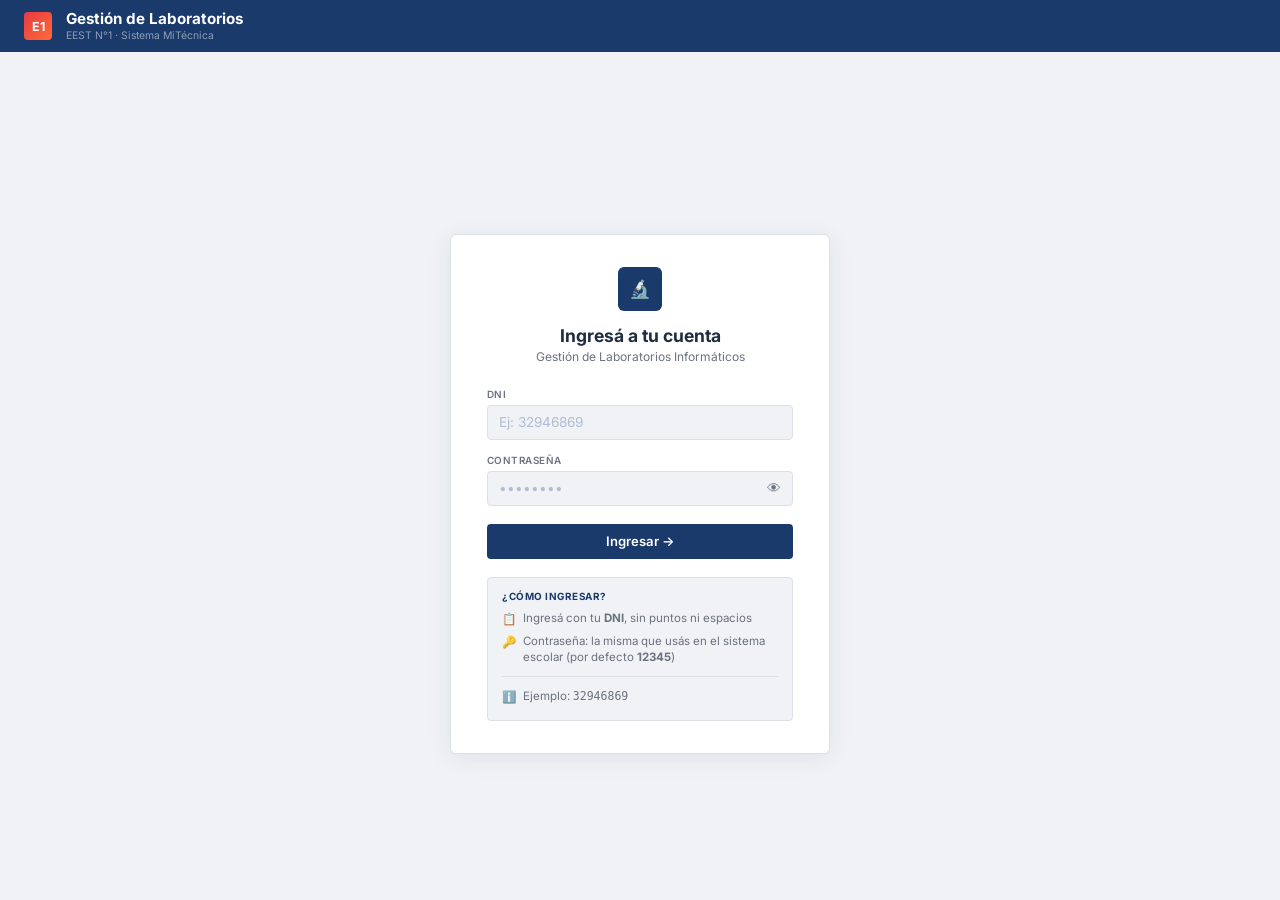
==== commit 1e072d6f: "cp" ====
--- a/index.html
+++ b/index.html
@@ -274,6 +274,12 @@
         </div>
         <div class="stats-strip" id="mis-stats-strip" aria-label="Estadísticas de mis reservas"></div>
         <div id="mis-reservas-list" aria-live="polite"></div>
+        <div class="pagination-container" id="mis-reservas-pagination" style="display:none;">
+          <button class="week-btn" onclick="cambiarPaginaMisReservas(-1)">Anterior</button>
+          <span id="mis-reservas-pag-info"
+            style="font-size: 12px; font-weight: 600; color: var(--muted);">—</span>
+          <button class="week-btn" onclick="cambiarPaginaMisReservas(1)">Siguiente</button>
+        </div>
         <div id="mis-reservas-empty" style="display:none;text-align:center;padding:60px 20px;color:var(--texto-muted);"
           role="status">
           <div style="font-size:48px;margin-bottom:12px;" aria-hidden="true">📭</div>
@@ -346,16 +352,6 @@
           <div class="admin-section-header">
             <div class="admin-section-title"><span aria-hidden="true">👥</span> Docentes</div>
             <div style="display:flex;gap:10px;align-items:center;">
-              <label for="admin-sim-repeat" style="font-size:11px;color:var(--muted);font-weight:600;">Simular
-                volumen:</label>
-              <select class="search-input" style="width:auto;padding:4px 8px;font-size:11px;" id="admin-sim-repeat"
-                onchange="cambiarSimulacionProfs(this.value)">
-                <option value="1" selected>Sin repetición (x1)</option>
-                <option value="5">Volumen bajo (x5)</option>
-                <option value="10">Volumen medio (x10)</option>
-                <option value="20">Volumen alto (x20)</option>
-                <option value="50">Stress Test (x50)</option>
-              </select>
               <button class="cta-btn" style="width:auto;padding:7px 16px;font-size:12px;"
                 onclick="abrirModalDocente()">+ Agregar</button>
             </div>
@@ -394,14 +390,20 @@
         <div class="admin-section">
           <div class="admin-section-header">
             <div class="admin-section-title"><span aria-hidden="true">📅</span> Todas las reservas</div>
-            <select class="search-input" style="max-width:200px;padding:7px 10px;font-size:12px;"
-              id="admin-filter-orient" onchange="renderAdminReservas()">
-              <option value="all">Todas las orientaciones</option>
-              <option value="info">Programación</option>
-              <option value="const">Construcción</option>
-              <option value="tur">Turismo</option>
-              <option value="bas">Básico</option>
-            </select>
+            <div style="display:flex;gap:8px;align-items:center;flex-wrap:wrap;">
+              <select class="search-input" style="max-width:200px;padding:7px 10px;font-size:12px;"
+                id="admin-filter-orient" onchange="pagActualReservas=1; renderAdminReservas()">
+                <option value="all">Todas las orientaciones</option>
+                <option value="info">Programación</option>
+                <option value="const">Construcción</option>
+                <option value="tur">Turismo</option>
+                <option value="bas">Básico</option>
+              </select>
+              <select class="search-input" style="max-width:200px;padding:7px 10px;font-size:12px;"
+                id="admin-filter-lab" onchange="pagActualReservas=1; renderAdminReservas()">
+                <option value="todos">Todos los laboratorios</option>
+              </select>
+            </div>
           </div>
           <div style="overflow-x:auto;">
             <table class="prof-table">
@@ -419,6 +421,11 @@
               </thead>
               <tbody id="admin-reservas-tbody"></tbody>
             </table>
+          </div>
+          <div class="pagination-container" id="admin-reservas-pagination">
+            <button class="week-btn" onclick="cambiarPaginaReservas(-1)">Anterior</button>
+            <span id="admin-reservas-pag-info" style="font-size: 12px; font-weight: 600; color: var(--muted);">—</span>
+            <button class="week-btn" onclick="cambiarPaginaReservas(1)">Siguiente</button>
           </div>
         </div>
         <div class="admin-section">
@@ -562,6 +569,22 @@
         </div>
       </div>
       
+      <div class="form-row">
+        <div class="form-group" id="f-semanas-wrap">
+          <label class="form-label" for="f-semanas">📅 Semanas consecutivas</label>
+          <select class="form-control" id="f-semanas">
+            <option value="1">1 semana (por defecto)</option>
+            <option value="2">2 semanas consecutivas</option>
+            <option value="3">3 semanas consecutivas</option>
+          </select>
+          <div id="f-semanas-hint" style="font-size:11px;color:var(--muted);margin-top:4px;">
+            📌 Se reservará el <strong>mismo día y módulo</strong> en cada una de las semanas seleccionadas.
+            Máximo <strong>3 semanas seguidas</strong> en el mismo laboratorio, día y módulo; después corresponde
+            <strong>1 semana de espera</strong> antes de volver a tomar ese mismo turno.
+          </div>
+        </div>
+      </div>
+      
       <!-- FILA DE CUPOF (vincula profe ↔ materia ↔ curso desde la BDD) -->
       <div class="form-group" id="f-cupof-wrap">
         <label class="form-label" for="f-cupof">📚 Materia / Curso <small style="color:var(--muted);font-weight:400;">(desde tu carga horaria)</small></label>
@@ -620,14 +643,14 @@
         ⚠️ Ese horario ya está ocupado o tiene una solicitud pendiente.
       </div>
 
-      <!-- RESERVA ANUAL — solo visible para directivos (app.js controla display) -->
+      <!-- RESERVA ANUAL — solo visible para directivos (reservas.js controla display) -->
       <div id="f-anual-wrap" class="admin-only" style="display:none;margin-top:10px;padding:10px 14px;background:var(--navy-faint,#eef2f9);border-radius:6px;border:1px solid #c7d4ee;">
         <label style="display:flex;align-items:center;gap:10px;cursor:pointer;font-size:13px;font-weight:600;color:var(--navy,#1a3a6b);">
           <input type="checkbox" id="f-anual" style="width:15px;height:15px;cursor:pointer;accent-color:var(--navy,#1a3a6b);">
           📆 Asignar para todo el año lectivo
         </label>
         <div style="font-size:11px;color:var(--muted,#6b7280);margin-top:4px;padding-left:25px;">
-          Se generarán entradas semana a semana para el resto del ciclo lectivo (~40 semanas).
+          Se generarán entradas semana a semana hasta el <strong>fin del ciclo lectivo</strong> (último viernes de diciembre), salteando feriados y recesos.
         </div>
       </div>
 
@@ -714,7 +737,7 @@
           <select class="form-control" id="edit-scope">
             <option value="puntual">Solo esta reserva (semana actual)</option>
             <option value="siguientes" id="opt-siguientes">Esta y todas las siguientes</option>
-            <option value="anual" id="opt-anual" style="display:none;">Anual (todo el año lectivo)</option>
+            <option value="anual" id="opt-anual" style="display:none;">Toda la serie anual (desde esta semana)</option>
           </select>
         </div>
       </div>
@@ -1012,17 +1035,18 @@
   <!--
   Módulos de JavaScript — cargar EN ESTE ORDEN (cada uno depende del anterior)
   ┌─────────────────────────────────────────────────────────────────┐
-  │  config.js      → constantes y estado global                    │
-  │  db.js          → base de datos SQL via api.php (SQLite)        │
-  │  helpers.js     → utilidades puras (fechas, lookups, roles)     │
-  │  ui.js          → toast, modales, UIHelper                      │
-  │  nav.js         → navegación entre páginas y filtros            │
-  │  calendario.js  → renderizado del calendario semanal            │
-  │  reservas.js    → modal de reserva + aprobación de solicitudes  │
-  │  espera.js      → lista de espera                               │
-  │  misReservas.js → vista "Mis reservas"                          │
-  │  admin.js       → panel de administración + CRUD                │
-  │  init.js        → arranque (sesión, eventos, carga de datos)    │
+  │  config.js         → constantes y estado global                 │
+  │  db.js             → base de datos SQL via api.php (SQLite)     │
+  │  helpers.js        → utilidades puras (fechas, lookups, roles)  │
+  │  ui.js             → toast, modales, UIHelper                   │
+  │  nav.js            → navegación entre páginas y filtros         │
+  │  calendario.js     → renderizado del calendario semanal         │
+  │  reservas.js       → modal de reserva + aprobación de solic.    │
+  │  espera.js         → lista de espera                            │
+  │  misReservas.js    → vista "Mis reservas"                       │
+  │  admin.js          → panel de administración + CRUD             │
+  │  ajax-polling.js   → actualización AJAX en tiempo real          │
+  │  init.js           → arranque (sesión, eventos, carga de datos) │
   └─────────────────────────────────────────────────────────────────┘
 -->
   <script src="js/config.js"></script>
@@ -1040,6 +1064,7 @@
   <script src="js/conflictos.js"></script>
   <script src="js/calendario_escolar.js"></script>
   <script src="js/incidencias.js"></script>
+  <script src="js/ajax-polling.js"></script>
   <script src="js/init.js"></script>
   <script src="js/db-override.js"></script>
 </body>
--- a/css/styles.css
+++ b/css/styles.css
@@ -763,7 +763,6 @@
   min-width: 0;
   padding: 1.25rem 1.5rem;
   background: var(--bg);
-  overflow-x: hidden;
 }
 
 .page        { display: none; }
@@ -2694,3 +2693,23 @@
   color: var(--navy, #1a3a6b);
   font-weight: 600;
 }
+
+/* Highlight for logged-in user reservations */
+@keyframes heartbeatLight {
+  0%,
+  100% {
+    box-shadow: 0 0 6px 2px rgba(255, 215, 0, 0.28), inset 0 0 3px rgba(255, 255, 255, 0.18);
+    border-color: rgba(255, 215, 0, 0.55) !important;
+  }
+  50% {
+    box-shadow: 0 0 14px 5px rgba(255, 215, 0, 0.8), inset 0 0 8px rgba(255, 255, 255, 0.4);
+    border-color: #ffd700 !important;
+  }
+}
+
+.mi-reserva-highlight {
+  animation: heartbeatLight 1.2s ease-in-out infinite;
+  border: 2px solid rgba(255, 215, 0, 0.55) !important;
+  z-index: 10;
+  will-change: box-shadow, border-color;
+}
